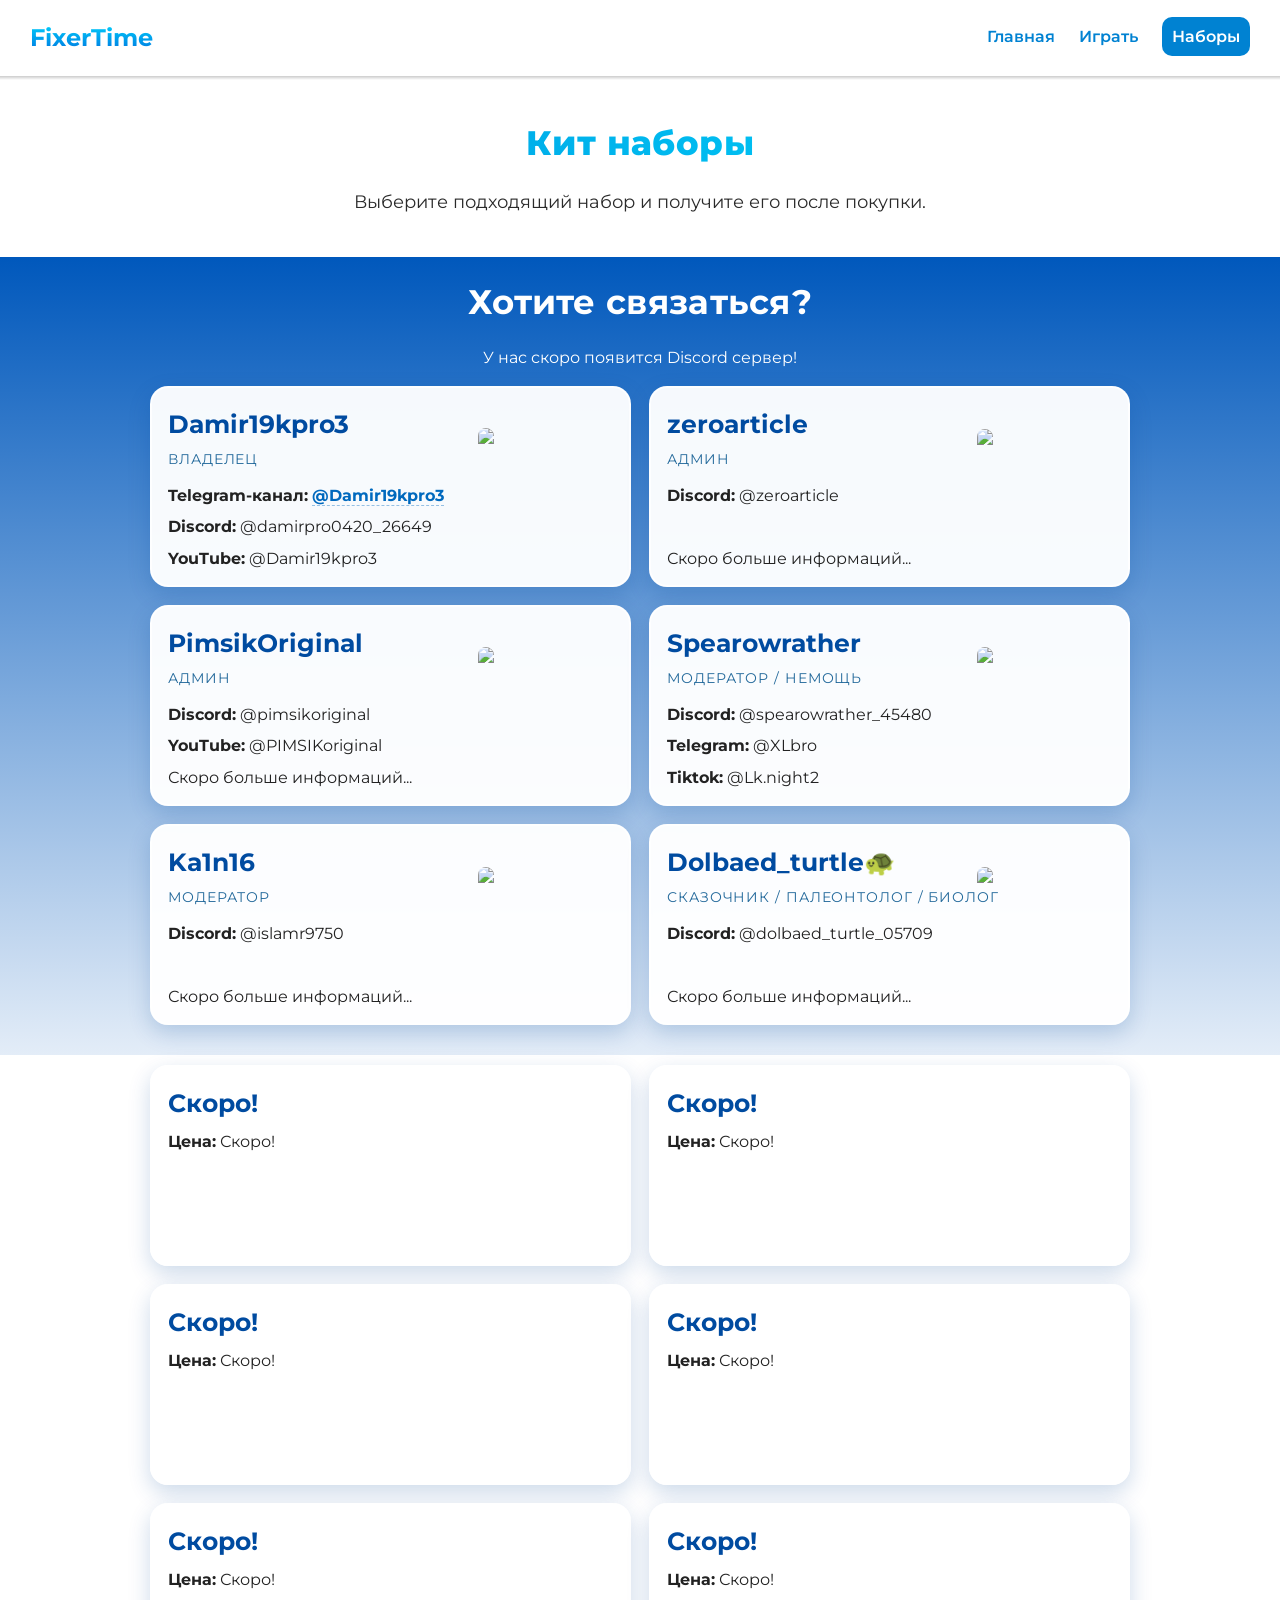
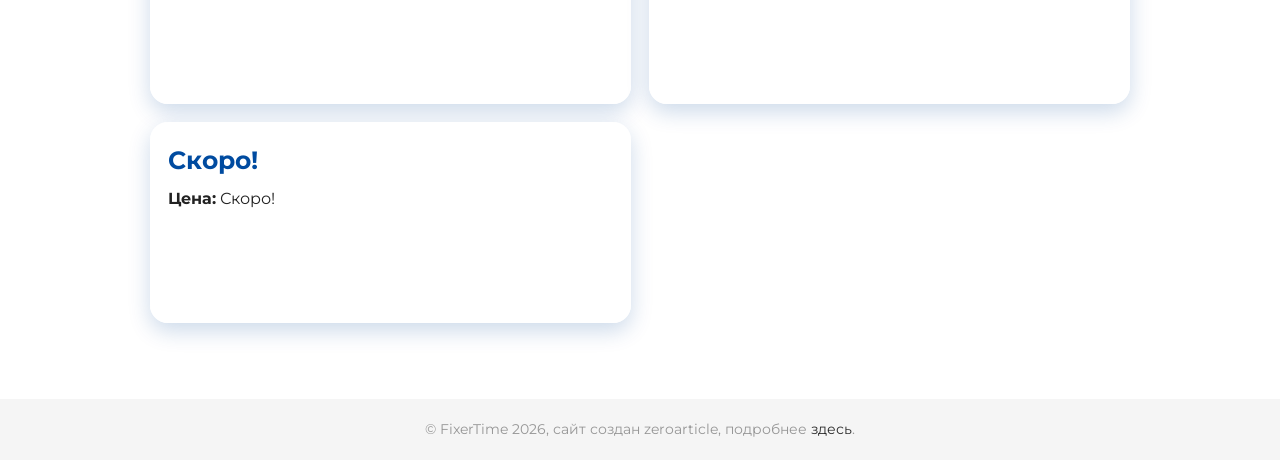
==== kits.html @ 3de500f9 "291020261" ====
﻿<!DOCTYPE html>
<html lang="ru">
<head>
    <meta charset="UTF-8">
    <meta name="viewport" content="width=device-width, initial-scale=1.0">
    <title>FixerTime</title>
    <link rel="stylesheet" href="styles.css">
    <link rel="preconnect" href="https://fonts.googleapis.com">
    <link rel="preconnect" href="https://fonts.gstatic.com" crossorigin>
    <link href="https://fonts.googleapis.com/css2?family=Montserrat:ital,wght@0,100..900;1,100..900&display=swap" rel="stylesheet">
</head>
<body>
    <header>
        <h2 onclick="window.location.assign('index.html.html')" class="headertext">FixerTime</h2>
        <nav class="navbar">
            <a href="index.html">Главная</a>
            <a href="play.html">Играть</a>
            <a class="cur" href="kits.html">Наборы</a>
        </nav>
        <div class="bottomofheader"></div>
    </header>

    <main>
        <section class="info">
            <h1 class="infohead">Кит наборы</h1>
            <p class="infotext">Выберите подходящий набор и получите его после покупки.</p>
        </section>
        <div style="background: linear-gradient(180deg, rgb(0, 88, 188) 0%, rgba(0, 88, 188, 0.8) 10%, rgba(255, 255, 255, 0) 50%);">
        <h1 class="contacth">Хотите связаться?</h1>
        <p class="contacttxt">У нас скоро появится Discord сервер!</p>
        <div class="contactsgrid">
            <article class="contactcard">
                <h3 class="contactname">Damir19kpro3</h3>
                <p class="contactrole">Владелец</p>
                <p class="contactline"><strong>Telegram-канал:</strong> <a href="https://t.me/Damir19kpro3" target="_blank" rel="noopener noreferrer">@Damir19kpro3</a></p>
                <p class="contactline"><strong>Discord:</strong> @damirpro0420_26649</p>
                <p class="contactline"><strong>YouTube:</strong> @Damir19kpro3</p>
                <img class="contactimg" src="https://avatar-cyan.vercel.app/api/pfp/1373322140232712192/image?size=2048&format=webp">
            </article>
            <article class="contactcard">
                <h3 class="contactname">zeroarticle</h3>
                <p class="contactrole">Админ</p>
                <p class="contactline"><strong>Discord:</strong> @zeroarticle</p>
                <br>
                <p class="contactline">Скоро больше информаций...</p>
                <img class="contactimg" src="https://avatar-cyan.vercel.app/api/pfp/1243516379898839053/image?size=2048&format=webp">
            </article>
            <article class="contactcard">
                <h3 class="contactname">PimsikOriginal</h3>
                <p class="contactrole">Админ</p>
                <p class="contactline"><strong>Discord:</strong> @pimsikoriginal</p>
                <p class="contactline"><strong>YouTube:</strong> @PIMSIKoriginal</p>
                <p class="contactline">Скоро больше информаций...</p>
                <img class="contactimg" src="https://avatar-cyan.vercel.app/api/pfp/998598214796193804/image?size=2048&format=webp">
            </article>
            <article class="contactcard">
                <h3 class="contactname">Spearowrather</h3>
                <p class="contactrole">Модератор / немощь</p>
                <p class="contactline"><strong>Discord:</strong> @spearowrather_45480</p>
                <p class="contactline"><strong>Telegram:</strong> @XLbro</p>
                <p class="contactline"><strong>Tiktok:</strong> @Lk.night2</p>
                <img class="contactimg" src="https://avatar-cyan.vercel.app/api/pfp/1345728751388065812/image?size=2048&format=webp">
            </article>
            <article class="contactcard">
                <h3 class="contactname">Ka1n16</h3>
                <p class="contactrole">Модератор</p>
                <p class="contactline"><strong>Discord:</strong> @islamr9750</p>
                <br>
                <p class="contactline">Скоро больше информаций...</p>
                <img class="contactimg" src="https://avatar-cyan.vercel.app/api/pfp/1088332968898076762/image?size=2048&format=webp">
            </article>
            <article class="contactcard">
                <h3 class="contactname">Dolbaed_turtle🐢</h3>
                <p class="contactrole">Сказочник / палеонтолог / биолог</p>
                <p class="contactline"><strong>Discord:</strong> @dolbaed_turtle_05709</p>
                <br>
                <p class="contactline">Скоро больше информаций...</p>
                <img class="contactimg" src="https://avatar-cyan.vercel.app/api/pfp/1493945323750559827/image?size=2048&format=webp">
            </article>
        </div>
        <section class="contacts" style="background: #fff; padding-top: 10px; margin-top: 30px;">
            <div class="contactsgrid">
                <article class="contactcard">
                    <h3 class="contactname">Скоро!</h3>
                    <p class="contactline"><strong>Цена:</strong> Скоро!</p>
                </article>

                <article class="contactcard">
                    <h3 class="contactname">Скоро!</h3>
                    <p class="contactline"><strong>Цена:</strong> Скоро!</p>
                </article>

                <article class="contactcard">
                    <h3 class="contactname">Скоро!</h3>
                    <p class="contactline"><strong>Цена:</strong> Скоро!</p>
                </article>

                <article class="contactcard">
                    <h3 class="contactname">Скоро!</h3>
                    <p class="contactline"><strong>Цена:</strong> Скоро!</p>
                </article>

                <article class="contactcard">
                    <h3 class="contactname">Скоро!</h3>
                    <p class="contactline"><strong>Цена:</strong> Скоро!</p>
                </article>

                <article class="contactcard">
                    <h3 class="contactname">Скоро!</h3>
                    <p class="contactline"><strong>Цена:</strong> Скоро!</p>
                </article>

                <article class="contactcard">
                    <h3 class="contactname">Скоро!</h3>
                    <p class="contactline"><strong>Цена:</strong> Скоро!</p>
                </article>
            </div>
        </section>

        <footer>
            <p class="footertext">© FixerTime 2026, сайт создан zeroarticle, подробнее <a href="licence_1.html">здесь</a>.</p>
        </footer>
    </main>
</body>
</html>
---- styles.css ----
body{
  font-family: "Montserrat", sans-serif;
  font-optical-sizing: auto;
  font-weight: 400;
  font-style: normal;
  line-height: 1.5;
  color: rgb(30, 30, 30);
  text-rendering: optimizeLegibility;
  -webkit-font-smoothing: antialiased;
  margin: 0;
  padding: 0;
}

@media (max-width: 500px) {
  .navbar {
    display: none;
    flex-direction: column;
  }

  .navbar.active {
    display: flex;
  }
}
nav{
    position: absolute;
    right: 30px;
    top: 25px;
}
nav a{
    text-decoration: none;
    color: rgb(0, 130, 210);
    font-weight: 600;
    margin-left: 20px;
    transition: color 0.25s ease, transform 0.25s ease;
    position: relative;
}
nav .cur{
    color: #fff;
    background-color: rgb(0, 130, 210);
    padding: 10px;
    border-radius: 10px;
}
nav a:hover{
    color: rgb(0, 220, 255);
    transform: translateY(-2px);
}
nav a::after{
    content: "";
    position: absolute;
    left: 0;
    bottom: -4px;
    width: 100%;
    height: 2px;
    background: linear-gradient(90deg, rgb(0, 220, 255), rgb(0, 105, 220));
    transform: scaleX(0);
    transform-origin: left;
    transition: transform 0.25s ease;
}
nav a:hover::after{
    transform: scaleX(1);
}
nav .cur:hover{
    color: #fff;
    background-color: rgb(0, 105, 220);
}
header{
    background-color: rgb(255, 255, 255);
    position: fixed;
    width: 100%;
    top: 0;
    z-index: 100;
}
main{
    margin-top: 70px;
}
.headertext{
    background: linear-gradient(rgb(0, 220, 255), rgb(0, 105, 220));
    -webkit-background-clip: text;
    background-clip: text;
    -webkit-text-fill-color: transparent;
    margin-left: 30px;
    cursor: pointer;
    width: fit-content;
    transition: 0.3s;
}
.headertext:hover{
    transform: scale(1.1);
    transition: 0.3s;
}
.bottomofheader{
    height: 4px;
    width: 100%;
    background: linear-gradient(0deg, rgba(0, 0, 0, 0), rgba(0, 0, 0, 0.2));
    position: absolute;
}
.borderimgeffect{
    width: 100%;
    height: 5px;
    background: linear-gradient(
        90deg,
        rgb(0,220,255),
        rgb(0,105,220),
        rgb(0,220,255)
    );
    transform: translateY(-7px);
    background-size: 200% 100%;
    animation: bord 3s linear infinite;
}

@keyframes bord {
    0% {
        background-position: 0% 0%;
    }
    50% {
        background-position: 100% 0%;
    }
    100% {
        background-position: 200% 0%;
    }
}

.starterimg{
    width: 100%;
    object-fit: cover;
    height: 500px;
    filter: brightness(60%);
}
.starterhead{
    position: relative;
    bottom: 150px;
    text-align: center;
    color: #fff;
    font-size: 36px;
    font-weight: 800;
    text-shadow: 0 0 4px #000;
}
.info{
    padding: 20px;
    text-align: center;
}
.infotext{
    margin-left: auto;
    margin-right: auto;
    width: 70%;
    font-size: 18px;
    line-height: 1.75;
    color: rgb(42, 42, 42);
}
.play{
    text-align: center;
}
.playhead{
    color: #000000;
    font-weight: 600;
    font-size: 34px;
    letter-spacing: 0.4px;
    text-shadow: 0 2px 10px rgba(0, 0, 0, 0.12);
    position: absolute;
    top: 570px;
    text-align: center;
    width: 100%;
}
.infohead{
    font-size: 34px;
    font-weight: 800;
    letter-spacing: 0.4px;
    background: linear-gradient(90deg, rgb(0, 145, 220), rgb(0, 220, 255));
    -webkit-background-clip: text;
    background-clip: text;
    -webkit-text-fill-color: transparent;
    margin-bottom: 10px;
}
.playbutton{
    display: inline-flex;
    align-items: center;
    justify-content: center;
    box-sizing: border-box;
    appearance: none;
    -webkit-appearance: none;
    font-size: 24px;
    font-weight: 600;
    letter-spacing: 0.6px;
    color: rgb(0, 130, 210);
    border: 4px solid transparent;
    padding: 5px 15px;
    line-height: 1;
    background:
        linear-gradient(rgb(255, 255, 255), rgb(255, 255, 255)) padding-box,
        linear-gradient(90deg, rgb(0, 220, 255, 0.6), rgb(0, 85, 200)) border-box;
    border-radius: 20px;
    box-shadow: 0 0 0 1px rgba(0, 0, 0, 0.08), 0 0 16px rgba(0, 190, 255, 0.45);
    cursor: pointer;
    font-family: "Montserrat", sans-serif;
    text-shadow: 0 1px 0 rgba(255, 255, 255, 0.7);
    transition: 0.2s;
}
.playbutton:hover{
    background:
        linear-gradient(90deg, rgb(0, 180, 235), rgb(0, 80, 205)) padding-box,
        linear-gradient(90deg, rgb(120, 235, 255), rgb(0, 220, 255)) border-box;
    color: #fff;
    text-shadow: 0 1px 2px rgba(0, 0, 0, 0.28);
    border: 4px solid transparent;
    box-shadow: 0 0 0 1px rgba(0, 0, 0, 0.12), 0 0 16px rgba(0, 190, 255, 0.65);
    transition: 0.3s;
}
.carousel{
    overflow: hidden;
    width: 100%;
    margin-top: 20px;
}
.carouselinter{
    display: flex;
    width: 300%;
    animation: scroll 8s linear infinite;
    gap: 0.45%;
}
.carouselinter img{
    width: 10.666666666%;
    object-fit: cover;
    border-radius: 10px;
}
@keyframes scroll {
    100% {
        transform: translateX(calc(-100% / 2.25));
    }
}
.carouseloverlay{
    position: absolute;
    width: 100%;
    height: 220px;
    transform: translateY(-70%);
    height: 60%;
    background: linear-gradient(to right, rgb(255, 255, 255), rgba(255, 255, 255, 0) 5%, rgba(255, 255, 255, 0) 95%, rgba(255, 255, 255, 1));
    pointer-events: none;
}
.kithead{
    left: 50%;
    transform: translateX(-50%);
    font-size: 28px;
    font-weight: 700;
    margin-top: 40px;
    position: absolute;
    background: linear-gradient(to right, rgb(0, 145, 220), rgb(0, 220, 255));
    -webkit-background-clip: text;
    background-clip: text;
    -webkit-text-fill-color: transparent;
}
.kitimg{
    position: absolute;
    width: 300px;
    left: 50%;
    transform: translateX(-50%);
    z-index: -1;
    opacity: 0.8;
}
.kitin{
    display: flex;
    gap: 20px;
    padding-top: 150px;
    padding-left: 50px;
    padding-right: 50px;
}
footer{
    margin-top: 30px;
    background-color: rgb(245, 245, 245);
    transform: translateY(10px);
}   
.footertext{
    text-align: center;
    padding: 20px;
    color: rgb(150, 150, 150);
    font-size: 14px;
}
.footertext a{
    color: rgb(43, 43, 43);
    text-decoration: none;
}
.footertext a:hover{
    text-decoration: underline;
}
.playip{
    font-weight: 600;
    font-size: 20px;
    color: rgb(0, 0, 0); 
    border: 3px solid transparent;
    margin-top: -10px;
    margin-bottom: 10px;
    background: linear-gradient(rgb(0, 220, 255), rgb(0, 220, 255)) padding-box;
    width: max(50%, 300px);
    margin-left: auto;
    margin-right: auto;
    border-radius: 50px;
    padding: 10px;
    height: 50%;
    position: relative;
    overflow: hidden;
    z-index: 0;
    box-shadow: 0 0 0 1px rgba(0, 95, 190, 0.45), 0 0 16px rgba(0, 190, 255, 0.55);
    animation: ip-glow-pulse 2.4s ease-in-out infinite;
}
.playip::before{
    content: "";
    position: absolute;
    inset: -120%;
    background: conic-gradient(
        from 0deg,
        rgb(0, 90, 205),
        rgb(100, 235, 255),
        rgb(0, 175, 235),
        rgb(0, 90, 205)
    );
    animation: ip-ring-spin 2.2s linear infinite;
    z-index: -2;
}
.playip::after{
    content: "";
    position: absolute;
    inset: 3px;
    border-radius: inherit;
    background: rgb(0, 220, 255);
    z-index: -1;
}
@keyframes ip-ring-spin{
    to{
        transform: rotate(360deg);
    }
}
@keyframes ip-glow-pulse{
    0%, 100%{
        box-shadow: 0 0 0 1px rgba(0, 95, 190, 0.45), 0 0 16px rgba(0, 190, 255, 0.55);
    }
    50%{
        box-shadow: 0 0 0 1px rgba(0, 145, 220, 0.65), 0 0 28px rgba(90, 225, 255, 0.85);
    }
}
.play button:not(.playbutton) img{
    width: 20px;
    height: 20px;
}
.play button:not(.playbutton){
    background-color: transparent;
    border: none;
    cursor: pointer;
    vertical-align: middle;
}
.copyic{
    display: inline;
}
.copied{
    display: none;
}
.contacts{
    background: linear-gradient(145deg, rgb(0, 145, 220), rgb(0, 220, 255));
    padding: 30px 20px 36px;
}
.contacth{
    text-align: center;
    color: #fff;
    margin: 0 0 18px;
    font-size: 34px;
    letter-spacing: 0.3px;
    padding-top: 20px;
}
.contactsgrid{
    width: min(980px, 96%);
    margin: 0 auto;
    display: grid;
    grid-template-columns: repeat(2, minmax(220px, 1fr));
    gap: 18px;
}
.contactcard{
    background: rgba(255, 255, 255, 0.96);
    border: 2px solid rgba(255, 255, 255, 0.8);
    border-radius: 18px;
    padding: 18px 16px;
    box-shadow: 0 8px 22px rgba(0, 70, 150, 0.2);
    transition: transform 0.28s ease, box-shadow 0.28s ease, border-color 0.28s ease;
    position: relative;
    overflow: hidden;
    height: 161px;
}
.contactcard::before{
    content: "";
    position: absolute;
    inset: 0;
    background: linear-gradient(115deg, rgba(255, 255, 255, 0) 32%, rgba(255, 255, 255, 0.6) 50%, rgba(255, 255, 255, 0) 68%);
    transform: translateX(-130%);
    transition: transform 0.55s ease;
    pointer-events: none;
}
.contactcard:hover{
    transform: translateY(-6px) scale(1.01);
    box-shadow: 0 14px 28px rgba(0, 70, 150, 0.28);
    border-color: rgba(90, 225, 255, 0.95);
}
.contacttxt{
    text-align: center; color: white;
}
.contactcard:hover::before{
    transform: translateX(130%);
}
.contactname{
    margin: 0;
    font-size: 25px;
    color: rgb(0, 75, 160);
}
.contactbanned{
    color: rgb(255, 17, 0);
}
.contactbgban{
  background: rgb(255 206 206 / 96%);
}
.contactrole{
    margin: 6px 0 14px;
    font-size: 14px;
    text-transform: uppercase;
    letter-spacing: 0.9px;
    color: rgb(35, 105, 155);
}
.contactline{
    margin: 8px 0;
    color: rgb(34, 34, 34);
    font-size: 16px;
    line-height: 1.45;
}
.contactline a{
    color: rgb(0, 105, 190);
    font-weight: 700;
    text-decoration: none;
    border-bottom: 1px dashed rgba(0, 105, 190, 0.4);
}
.contactline a:hover{
    color: rgb(0, 75, 160);
    border-bottom-color: rgba(0, 75, 160, 0.8);
}
.contactimg{
    height: 120px;
    border-radius: 20px;
    position: absolute;
    transform: translate(310px, -150px);
}
@media (max-width: 760px){
    .contactsgrid{
        grid-template-columns: 1fr;
    }
}
.kitimgarea{
    width: min(80%,700px);
    display: block;
    margin-left: auto;
    margin-right: auto;
    margin-bottom: 30px;
}
#status-dot {
  width: 12px;
  height: 12px;
  border-radius: 50%;
  background: gray;
  transition: 0.3s;
}

@keyframes pulse-green {
    0% { box-shadow: 0 0 5px cyan; }
    50% { box-shadow: 0 0 15px cyan; }
    100% { box-shadow: 0 0 5px cyan; }
}

@keyframes pulse-red {
  0% { box-shadow: 0 0 5px red; }
  50% { box-shadow: 0 0 15px red; }
  100% { box-shadow: 0 0 5px red; }
}
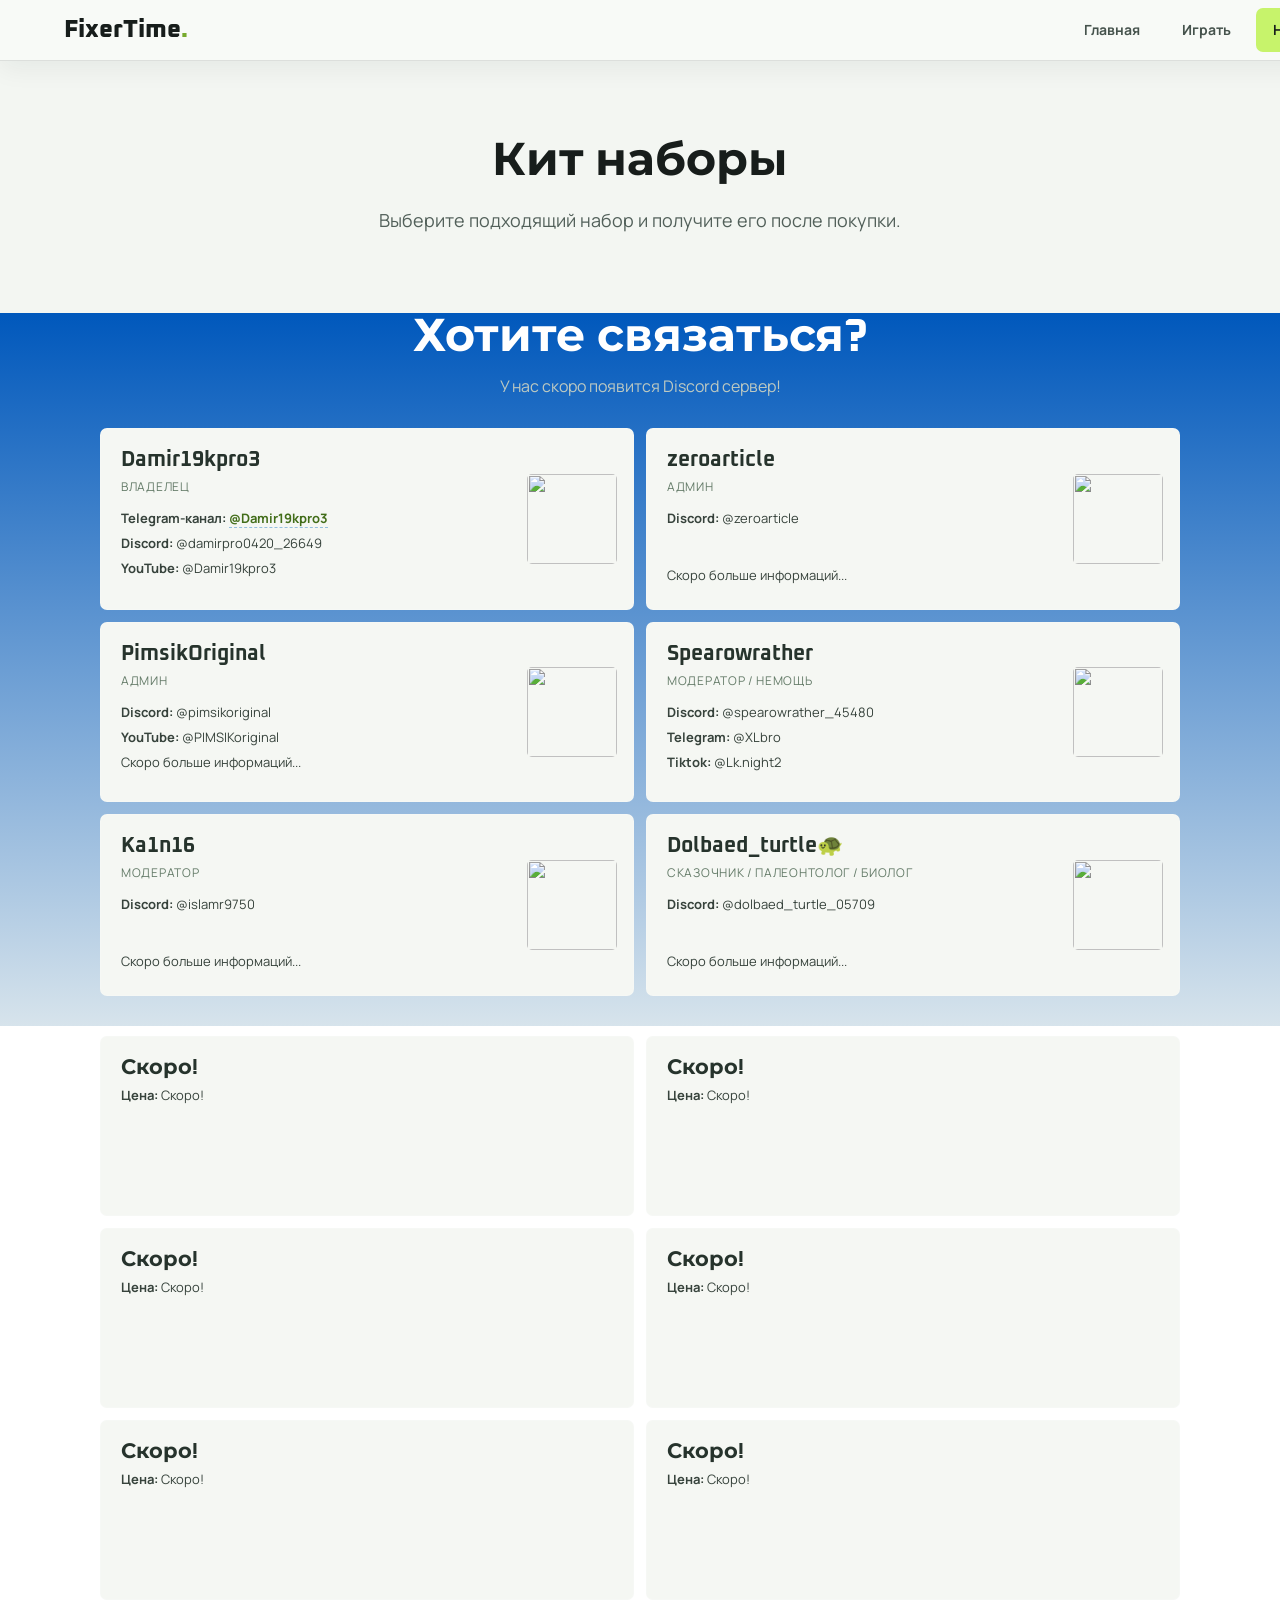
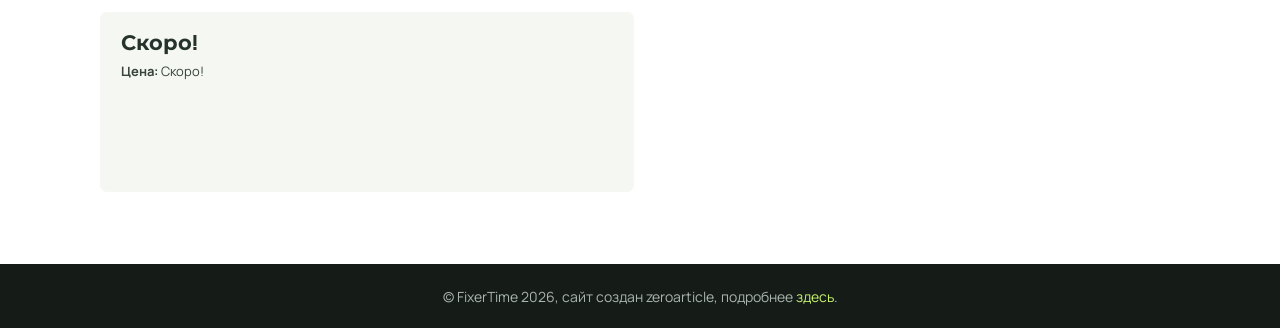
==== commit db6eb460: "291020263mj" ====
--- a/kits.html
+++ b/kits.html
@@ -11,7 +11,7 @@
 </head>
 <body>
     <header>
-        <h2 onclick="window.location.assign('index.html.html')" class="headertext">FixerTime</h2>
+        <h2 onclick="window.location.assign('index.html')" class="headertext">FixerTime</h2>
         <nav class="navbar">
             <a href="index.html">Главная</a>
             <a href="play.html">Играть</a>
--- a/styles.css
+++ b/styles.css
@@ -1,3 +1,5 @@
+
+@import url('https://fonts.googleapis.com/css2?family=Manrope:wght@400;500;600;700;800&family=Oxanium:wght@500;600;700;800&display=swap');
 
 body{
   font-family: "Montserrat", sans-serif;
@@ -472,3 +474,534 @@
   50% { box-shadow: 0 0 15px red; }
   100% { box-shadow: 0 0 5px red; }
 }
+
+:root{
+    color-scheme: light;
+    --ink: #171d1b;
+    --muted: #64716c;
+    --paper: #f3f6f2;
+    --surface: #ffffff;
+    --acid: #c7f36b;
+    --cyan: #62d8d0;
+    --line: rgba(23, 29, 27, 0.12);
+    --display: "Oxanium", "Montserrat", sans-serif;
+}
+
+html{
+    scroll-behavior: smooth;
+    scroll-padding-top: 100px;
+}
+
+body{
+    background: var(--paper);
+    color: var(--ink);
+    font-family: "Manrope", "Montserrat", sans-serif;
+    line-height: 1.65;
+}
+
+header{
+    position: sticky;
+    display: flex;
+    align-items: center;
+    justify-content: space-between;
+    gap: 24px;
+    padding: 8px clamp(20px, 5vw, 72px);
+    background: rgba(248, 250, 247, 0.94);
+    border-bottom: 1px solid var(--line);
+    box-shadow: 0 8px 26px rgba(23, 29, 27, 0.06);
+    backdrop-filter: blur(16px);
+}
+
+.headertext{
+    margin: 0;
+    color: var(--ink);
+    background: none;
+    -webkit-text-fill-color: currentColor;
+    font: 800 24px/1 var(--display);
+    letter-spacing: 0;
+}
+
+.headertext::after{
+    content: ".";
+    color: #77aa2d;
+}
+
+.headertext:hover{
+    transform: translateY(-1px);
+}
+
+nav{
+    position: static;
+    display: flex;
+    align-items: center;
+    gap: 8px;
+}
+
+nav a,
+nav .cur{
+    min-height: 44px;
+    display: inline-flex;
+    align-items: center;
+    justify-content: center;
+    box-sizing: border-box;
+    margin: 0;
+    padding: 0 16px;
+    border: 1px solid transparent;
+    border-radius: 7px;
+    color: #46534d;
+    background: transparent;
+    font-size: 14px;
+    font-weight: 700;
+    text-decoration: none;
+    transition: color 180ms ease, background 180ms ease, transform 180ms ease;
+}
+
+nav a:hover{
+    color: var(--ink);
+    background: rgba(199, 243, 107, 0.35);
+    transform: translateY(-1px);
+}
+
+nav a::after{
+    display: none;
+}
+
+nav .cur,
+nav .cur:hover{
+    color: var(--ink);
+    background: var(--acid);
+}
+
+.bottomofheader{
+    display: none;
+}
+
+main{
+    margin-top: 0;
+}
+
+.starter{
+    position: relative;
+    display: grid;
+    min-height: clamp(380px, 66svh, 660px);
+    place-items: center;
+    overflow: hidden;
+    isolation: isolate;
+    background: #18211d;
+}
+
+.starter::after{
+    content: "";
+    position: absolute;
+    z-index: -1;
+    inset: 0;
+    background: linear-gradient(90deg, rgba(12, 19, 16, 0.68), rgba(12, 19, 16, 0.12) 76%), linear-gradient(0deg, rgba(12, 19, 16, 0.58), transparent 56%);
+}
+
+.starterimg{
+    position: absolute;
+    z-index: -2;
+    inset: 0;
+    width: 100%;
+    height: 100%;
+    filter: brightness(0.82) saturate(0.82);
+    animation: hero-arrive 900ms ease-out both;
+}
+
+.starterhead{
+    position: absolute;
+    left: clamp(24px, 10vw, 150px);
+    bottom: clamp(48px, 9vw, 118px);
+    width: min(850px, 82%);
+    margin: 0;
+    color: #fff;
+    font: 800 clamp(38px, 6vw, 76px)/1.04 var(--display);
+    text-align: left;
+    text-shadow: 0 5px 30px rgba(0, 0, 0, 0.38);
+}
+
+.borderimgeffect{
+    position: absolute;
+    z-index: 1;
+    bottom: 0;
+    height: 5px;
+    transform: none;
+    background: linear-gradient(90deg, var(--acid), var(--cyan), var(--acid));
+    background-size: 200% 100%;
+}
+
+.play,
+.info,
+.kit{
+    padding: clamp(36px, 6vw, 76px) 20px;
+}
+
+.play{
+    position: relative;
+    display: grid;
+    justify-items: center;
+    gap: 18px;
+    background: var(--acid);
+    text-align: center;
+}
+
+.playhead{
+    position: static;
+    width: auto;
+    margin: 0;
+    color: var(--ink);
+    font: 700 clamp(24px, 4vw, 38px)/1.2 var(--display);
+    letter-spacing: 0;
+    text-shadow: none;
+}
+
+.play h1:not(.playhead){
+    margin: 0;
+    font: 700 clamp(24px, 4vw, 38px)/1.2 var(--display);
+}
+
+.playbutton{
+    min-height: 52px;
+    border: 1px solid var(--ink);
+    border-radius: 7px;
+    padding: 0 28px;
+    color: #fff;
+    background: var(--ink);
+    box-shadow: 4px 4px 0 rgba(23, 29, 27, 0.2);
+    font: 700 16px "Manrope", sans-serif;
+    letter-spacing: 0;
+    text-shadow: none;
+}
+
+.playbutton:hover{
+    border-color: var(--ink);
+    color: var(--ink);
+    background: var(--cyan);
+    box-shadow: 2px 2px 0 rgba(23, 29, 27, 0.2);
+    transform: translate(2px, 2px);
+}
+
+.info{
+    text-align: center;
+}
+
+.infohead,
+.kithead{
+    margin: 0 0 16px;
+    color: var(--ink);
+    background: none;
+    -webkit-text-fill-color: currentColor;
+    font: 700 clamp(30px, 4.5vw, 46px)/1.1 var(--display);
+    letter-spacing: 0;
+}
+
+.infotext{
+    width: min(760px, 100%);
+    margin: 0 auto;
+    color: #52605a;
+    font-size: clamp(16px, 1.7vw, 18px);
+    line-height: 1.85;
+}
+
+.carousel{
+    position: relative;
+    margin: 0;
+    padding: 12px 0;
+    background: #1b2420;
+}
+
+.carouselinter{
+    width: 300%;
+    gap: 12px;
+}
+
+.carouselinter img{
+    width: calc(10.666666667% - 8px);
+    aspect-ratio: 16 / 9;
+    border-radius: 5px;
+}
+
+.carouseloverlay{
+    inset: 0;
+    width: 100%;
+    height: 100%;
+    transform: none;
+    background: linear-gradient(90deg, #1b2420, transparent 9%, transparent 91%, #1b2420);
+}
+
+.kit{
+    position: relative;
+    padding-top: 76px;
+    background-color: #e7ece5;
+    background-image: linear-gradient(rgba(23, 29, 27, 0.035) 1px, transparent 1px), linear-gradient(90deg, rgba(23, 29, 27, 0.035) 1px, transparent 1px);
+    background-size: 28px 28px;
+}
+
+.kithead{
+    position: static;
+    left: auto;
+    transform: none;
+    margin: 0 auto;
+    text-align: center;
+}
+
+.kitin{
+    max-width: 880px;
+    display: block;
+    margin: 28px auto 0;
+    padding: 26px clamp(20px, 5vw, 48px);
+    border: 1px solid var(--line);
+    border-left: 5px solid #8dbb3c;
+    border-radius: 7px;
+    background: rgba(255, 255, 255, 0.86);
+    box-shadow: 0 14px 40px rgba(23, 29, 27, 0.07);
+    color: #52605a;
+}
+
+.kitin a{
+    color: #3d6c13;
+    font-weight: 800;
+    text-underline-offset: 3px;
+}
+
+.contacts{
+    padding: clamp(38px, 6vw, 72px) 20px;
+    background: #202a25;
+}
+
+.contacth{
+    margin: 0 0 10px;
+    padding: 0;
+    color: #fff;
+    font: 700 clamp(30px, 4.5vw, 46px)/1.1 var(--display);
+    letter-spacing: 0;
+}
+
+.contacttxt{
+    margin: 0 0 28px;
+    color: #bdc9c1;
+}
+
+.contactsgrid{
+    width: min(1080px, 100%);
+    grid-template-columns: repeat(2, minmax(0, 1fr));
+    gap: 12px;
+}
+
+.contactcard{
+    box-sizing: border-box;
+    min-height: 180px;
+    height: auto;
+    padding: 18px 126px 18px 20px;
+    border: 1px solid rgba(255, 255, 255, 0.12);
+    border-radius: 7px;
+    background: #f5f7f3;
+    box-shadow: none;
+}
+
+.contactcard:hover{
+    transform: translateY(-3px);
+    border-color: var(--acid);
+    box-shadow: 0 12px 24px rgba(0, 0, 0, 0.16);
+}
+
+.contactcard::before{
+    display: none;
+}
+
+.contactname{
+    color: #26332c;
+    font: 700 21px/1.2 var(--display);
+    overflow-wrap: anywhere;
+}
+
+.contactrole{
+    margin: 5px 0 12px;
+    color: #647b68;
+    font-size: 12px;
+    letter-spacing: 0.7px;
+}
+
+.contactline{
+    margin: 6px 0;
+    color: #37433c;
+    font-size: 13px;
+    overflow-wrap: anywhere;
+}
+
+.contactline a{
+    color: #426d19;
+}
+
+.contactimg{
+    top: 50%;
+    right: 16px;
+    width: 90px;
+    height: 90px;
+    border-radius: 5px;
+    object-fit: cover;
+    transform: translateY(-50%);
+}
+
+.playip{
+    box-sizing: border-box;
+    width: min(560px, 100%);
+    min-height: 72px;
+    height: auto;
+    display: flex;
+    align-items: center;
+    justify-content: center;
+    gap: 8px;
+    margin: 0;
+    padding: 14px 18px;
+    border-radius: 7px;
+    color: #fff;
+    background: var(--ink);
+    box-shadow: none;
+    font-size: clamp(14px, 2.5vw, 20px);
+    overflow-wrap: anywhere;
+    animation: none;
+}
+
+.playip::before,
+.playip::after{
+    display: none;
+}
+
+.play > p:not(.playip){
+    max-width: 760px;
+    margin: 0 auto;
+}
+
+.play button:not(.playbutton){
+    flex: 0 0 44px;
+    width: 44px;
+    height: 44px;
+    border-radius: 5px;
+    background: var(--acid);
+}
+
+.play button:not(.playbutton) img{
+    width: 20px;
+    height: 20px;
+}
+
+footer{
+    margin: 0;
+    transform: none;
+    border-top: 1px solid var(--line);
+    background: #151c18;
+}
+
+.footertext{
+    margin: 0;
+    color: #aab5ad;
+}
+
+.footertext a{
+    color: var(--acid);
+}
+
+.kitimgarea{
+    width: min(100%, 700px);
+}
+
+@keyframes hero-arrive{
+    from{ transform: scale(1.035); opacity: 0.72; }
+    to{ transform: scale(1); opacity: 1; }
+}
+
+@media (max-width: 700px){
+    header{
+        flex-direction: column;
+        gap: 6px;
+        padding: 12px 14px 10px;
+    }
+
+    .headertext{
+        margin: 0;
+        font-size: 22px;
+    }
+
+    nav{
+        width: 100%;
+        justify-content: center;
+        gap: 4px;
+    }
+
+    .navbar{
+        display: flex;
+        flex-direction: row;
+    }
+
+    nav a,
+    nav .cur{
+        min-height: 42px;
+        padding: 0 clamp(10px, 4vw, 18px);
+        font-size: 13px;
+    }
+
+    .starter{
+        min-height: clamp(340px, 58svh, 500px);
+    }
+
+    .starterimg{
+        object-position: center;
+    }
+
+    .starterhead{
+        left: 22px;
+        bottom: 52px;
+        width: calc(100% - 44px);
+        font-size: clamp(36px, 10vw, 58px);
+    }
+
+    .carouselinter img{
+        width: calc(21.333333333% - 8px);
+    }
+
+    .contactsgrid{
+        grid-template-columns: 1fr;
+        gap: 10px;
+    }
+
+    .contactcard{
+        min-height: 164px;
+        padding: 16px 104px 16px 16px;
+    }
+
+    .contactimg{
+        right: 12px;
+        width: 76px;
+        height: 76px;
+    }
+}
+
+@media (max-width: 380px){
+    nav a,
+    nav .cur{
+        padding: 0 9px;
+        font-size: 12px;
+    }
+
+    .contactcard{
+        padding-right: 88px;
+    }
+
+    .contactimg{
+        right: 9px;
+        width: 66px;
+        height: 66px;
+    }
+}
+
+@media (prefers-reduced-motion: reduce){
+    *,
+    *::before,
+    *::after{
+        scroll-behavior: auto !important;
+        animation-duration: 0.01ms !important;
+        animation-iteration-count: 1 !important;
+        transition-duration: 0.01ms !important;
+    }
+}
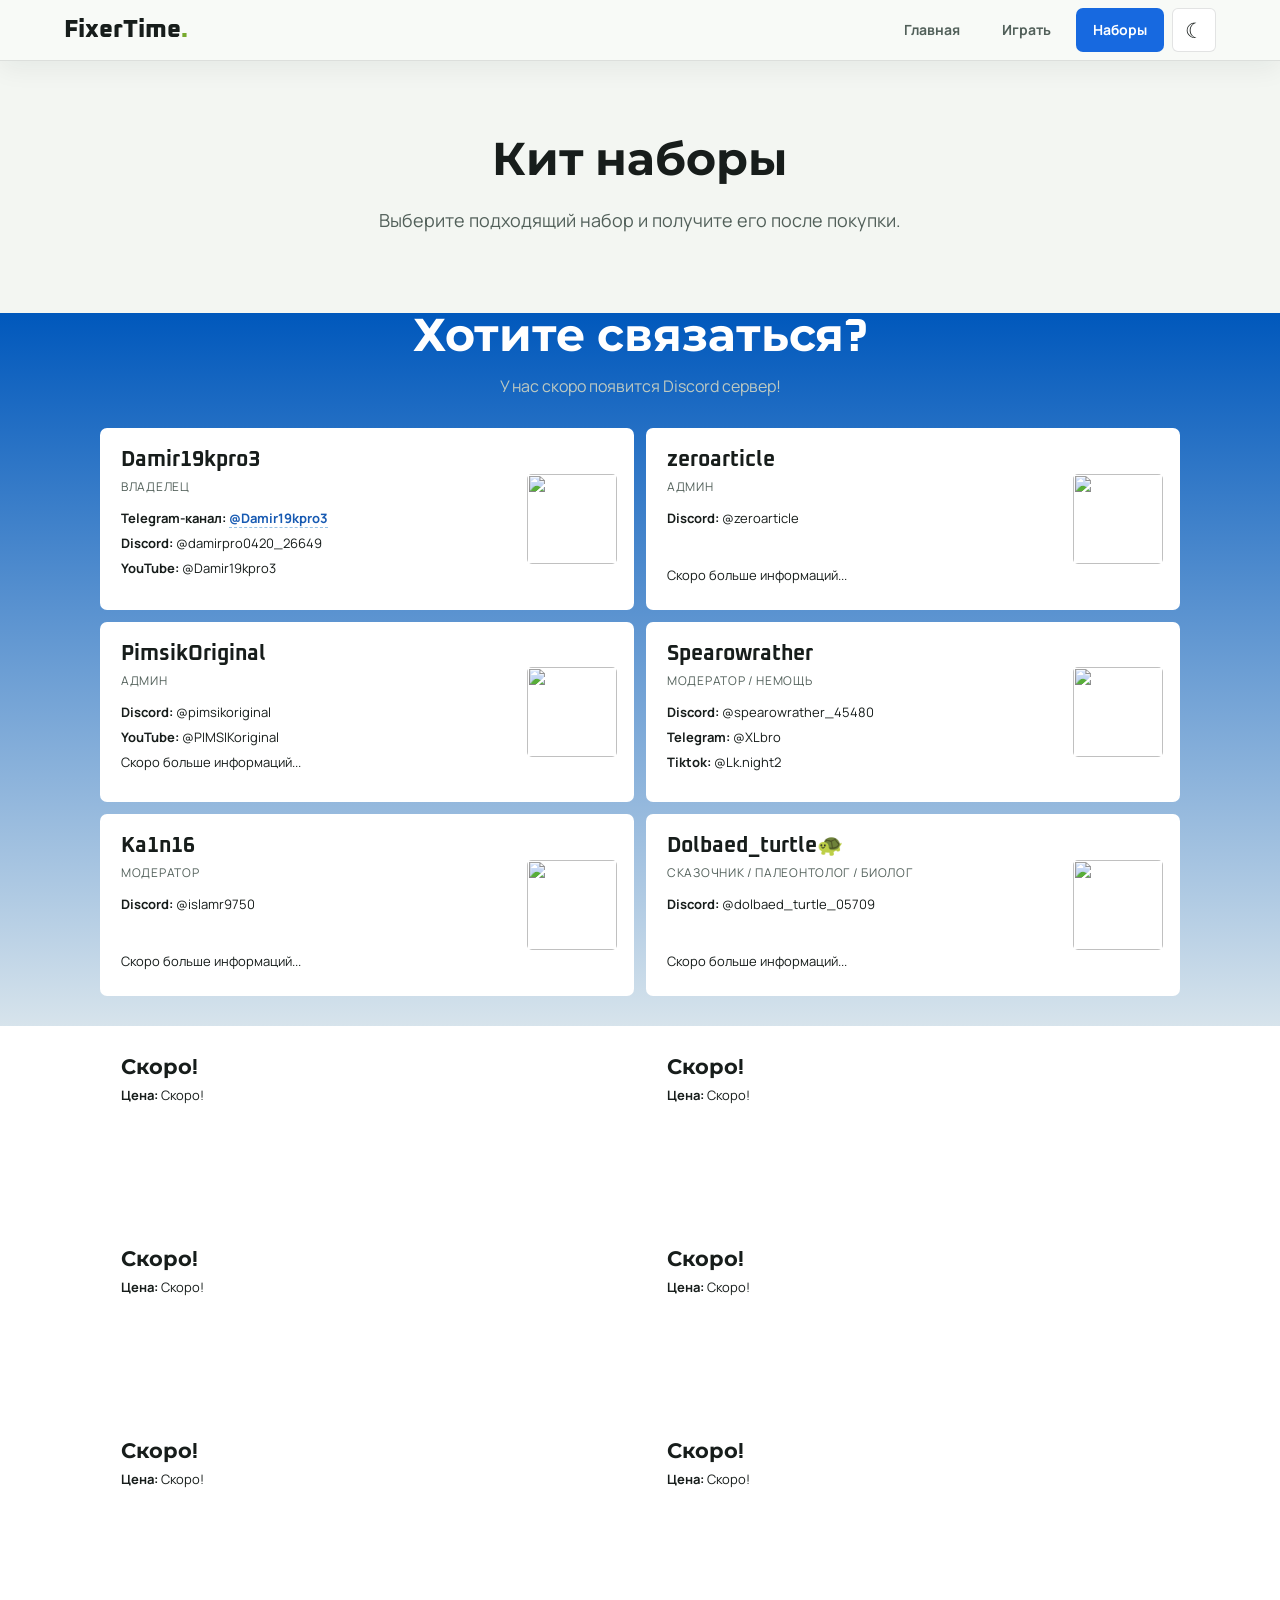
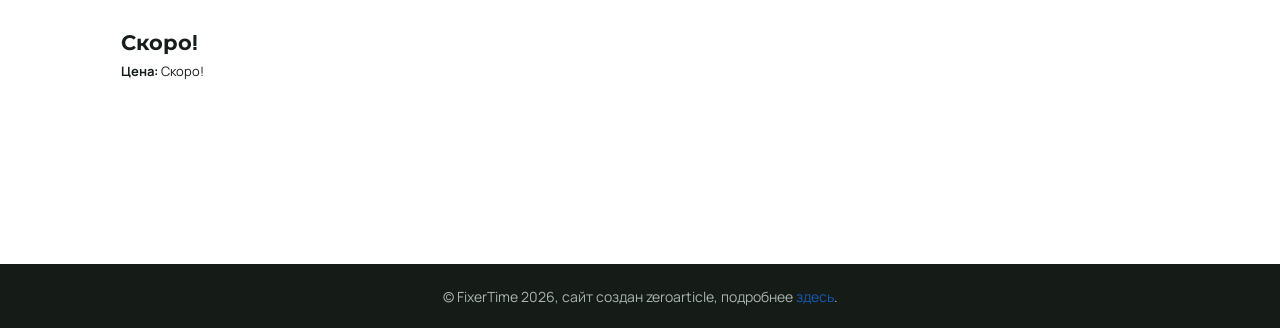
==== commit d2bda73b: "291020264mn" ====
--- a/kits.html
+++ b/kits.html
@@ -16,6 +16,7 @@
             <a href="index.html">Главная</a>
             <a href="play.html">Играть</a>
             <a class="cur" href="kits.html">Наборы</a>
+            <button class="theme-toggle" type="button" data-theme-toggle aria-label="Переключить тему" title="Переключить тему" aria-pressed="false"><span class="theme-toggle-icon" aria-hidden="true">☾</span></button>
         </nav>
         <div class="bottomofheader"></div>
     </header>
--- a/styles.css
+++ b/styles.css
@@ -478,13 +478,32 @@
 :root{
     color-scheme: light;
     --ink: #171d1b;
-    --muted: #64716c;
+    --muted: #52605a;
     --paper: #f3f6f2;
     --surface: #ffffff;
-    --acid: #c7f36b;
+    --header-bg: rgba(248, 250, 247, 0.94);
+    --accent: #1769e0;
+    --accent-contrast: #ffffff;
+    --accent-link: #175ab2;
+    --accent-soft: #e4efff;
     --cyan: #62d8d0;
     --line: rgba(23, 29, 27, 0.12);
     --display: "Oxanium", "Montserrat", sans-serif;
+}
+
+html[data-theme="dark"]{
+    color-scheme: dark;
+    --ink: #e7eee9;
+    --muted: #aab8af;
+    --paper: #111714;
+    --surface: #1b2420;
+    --header-bg: rgba(20, 27, 23, 0.94);
+    --accent: #245b9d;
+    --accent-contrast: #ffffff;
+    --accent-link: #8bc0ff;
+    --accent-soft: #1d344b;
+    --cyan: #70d7f0;
+    --line: rgba(255, 255, 255, 0.14);
 }
 
 html{
@@ -499,14 +518,36 @@
     line-height: 1.65;
 }
 
+html[data-theme="dark"] body{
+    background: var(--paper);
+    color: var(--ink);
+}
+
+html[data-theme="dark"] body h1,
+html[data-theme="dark"] body h2,
+html[data-theme="dark"] body a{
+    color: var(--accent-link);
+}
+
+html[data-theme="dark"] body h1,
+html[data-theme="dark"] body h2{
+    color: var(--ink);
+}
+
+html[data-theme="dark"] .contacts[style]{
+    background-color: var(--paper) !important;
+}
+
 header{
     position: sticky;
+    box-sizing: border-box;
+    width: 100%;
     display: flex;
     align-items: center;
     justify-content: space-between;
     gap: 24px;
     padding: 8px clamp(20px, 5vw, 72px);
-    background: rgba(248, 250, 247, 0.94);
+    background: var(--header-bg);
     border-bottom: 1px solid var(--line);
     box-shadow: 0 8px 26px rgba(23, 29, 27, 0.06);
     backdrop-filter: blur(16px);
@@ -548,7 +589,7 @@
     padding: 0 16px;
     border: 1px solid transparent;
     border-radius: 7px;
-    color: #46534d;
+    color: var(--muted);
     background: transparent;
     font-size: 14px;
     font-weight: 700;
@@ -558,7 +599,7 @@
 
 nav a:hover{
     color: var(--ink);
-    background: rgba(199, 243, 107, 0.35);
+    background: var(--accent-soft);
     transform: translateY(-1px);
 }
 
@@ -568,12 +609,51 @@
 
 nav .cur,
 nav .cur:hover{
-    color: var(--ink);
-    background: var(--acid);
+    color: var(--accent-contrast);
+    background: var(--accent);
 }
 
 .bottomofheader{
     display: none;
+}
+
+.theme-toggle{
+    width: 44px;
+    height: 44px;
+    flex: 0 0 44px;
+    display: inline-grid;
+    place-items: center;
+    padding: 0;
+    border: 1px solid var(--line);
+    border-radius: 6px;
+    color: var(--ink);
+    background: var(--surface);
+    cursor: pointer;
+    transition: color 180ms ease, background 180ms ease, border-color 180ms ease, transform 180ms ease;
+}
+
+.theme-toggle:hover{
+    color: var(--accent-contrast);
+    background: var(--accent);
+    border-color: var(--accent);
+    transform: translateY(-1px);
+}
+
+.theme-toggle:focus-visible{
+    outline: 3px solid var(--cyan);
+    outline-offset: 3px;
+}
+
+.theme-toggle-icon{
+    font-size: 21px;
+    line-height: 1;
+}
+
+.license-theme-toggle{
+    position: fixed;
+    z-index: 200;
+    top: 20px;
+    right: 20px;
 }
 
 main{
@@ -626,7 +706,7 @@
     bottom: 0;
     height: 5px;
     transform: none;
-    background: linear-gradient(90deg, var(--acid), var(--cyan), var(--acid));
+    background: linear-gradient(90deg, var(--accent), var(--cyan), var(--accent));
     background-size: 200% 100%;
 }
 
@@ -641,7 +721,8 @@
     display: grid;
     justify-items: center;
     gap: 18px;
-    background: var(--acid);
+    background: var(--accent);
+    color: var(--accent-contrast);
     text-align: center;
 }
 
@@ -665,7 +746,7 @@
     border: 1px solid var(--ink);
     border-radius: 7px;
     padding: 0 28px;
-    color: #fff;
+    color: var(--paper);
     background: var(--ink);
     box-shadow: 4px 4px 0 rgba(23, 29, 27, 0.2);
     font: 700 16px "Manrope", sans-serif;
@@ -698,7 +779,7 @@
 .infotext{
     width: min(760px, 100%);
     margin: 0 auto;
-    color: #52605a;
+    color: var(--muted);
     font-size: clamp(16px, 1.7vw, 18px);
     line-height: 1.85;
 }
@@ -732,7 +813,7 @@
 .kit{
     position: relative;
     padding-top: 76px;
-    background-color: #e7ece5;
+    background-color: var(--surface);
     background-image: linear-gradient(rgba(23, 29, 27, 0.035) 1px, transparent 1px), linear-gradient(90deg, rgba(23, 29, 27, 0.035) 1px, transparent 1px);
     background-size: 28px 28px;
 }
@@ -751,15 +832,15 @@
     margin: 28px auto 0;
     padding: 26px clamp(20px, 5vw, 48px);
     border: 1px solid var(--line);
-    border-left: 5px solid #8dbb3c;
+    border-left: 5px solid var(--accent);
     border-radius: 7px;
-    background: rgba(255, 255, 255, 0.86);
+    background: var(--surface);
     box-shadow: 0 14px 40px rgba(23, 29, 27, 0.07);
-    color: #52605a;
+    color: var(--muted);
 }
 
 .kitin a{
-    color: #3d6c13;
+    color: var(--accent-link);
     font-weight: 800;
     text-underline-offset: 3px;
 }
@@ -795,13 +876,13 @@
     padding: 18px 126px 18px 20px;
     border: 1px solid rgba(255, 255, 255, 0.12);
     border-radius: 7px;
-    background: #f5f7f3;
+    background: var(--surface);
     box-shadow: none;
 }
 
 .contactcard:hover{
     transform: translateY(-3px);
-    border-color: var(--acid);
+    border-color: var(--accent);
     box-shadow: 0 12px 24px rgba(0, 0, 0, 0.16);
 }
 
@@ -810,27 +891,27 @@
 }
 
 .contactname{
-    color: #26332c;
+    color: var(--ink);
     font: 700 21px/1.2 var(--display);
     overflow-wrap: anywhere;
 }
 
 .contactrole{
     margin: 5px 0 12px;
-    color: #647b68;
+    color: var(--muted);
     font-size: 12px;
     letter-spacing: 0.7px;
 }
 
 .contactline{
     margin: 6px 0;
-    color: #37433c;
+    color: var(--ink);
     font-size: 13px;
     overflow-wrap: anywhere;
 }
 
 .contactline a{
-    color: #426d19;
+    color: var(--accent-link);
 }
 
 .contactimg{
@@ -855,7 +936,7 @@
     margin: 0;
     padding: 14px 18px;
     border-radius: 7px;
-    color: #fff;
+    color: var(--paper);
     background: var(--ink);
     box-shadow: none;
     font-size: clamp(14px, 2.5vw, 20px);
@@ -878,7 +959,7 @@
     width: 44px;
     height: 44px;
     border-radius: 5px;
-    background: var(--acid);
+    background: var(--accent);
 }
 
 .play button:not(.playbutton) img{
@@ -899,7 +980,7 @@
 }
 
 .footertext a{
-    color: var(--acid);
+    color: var(--accent-link);
 }
 
 .kitimgarea{
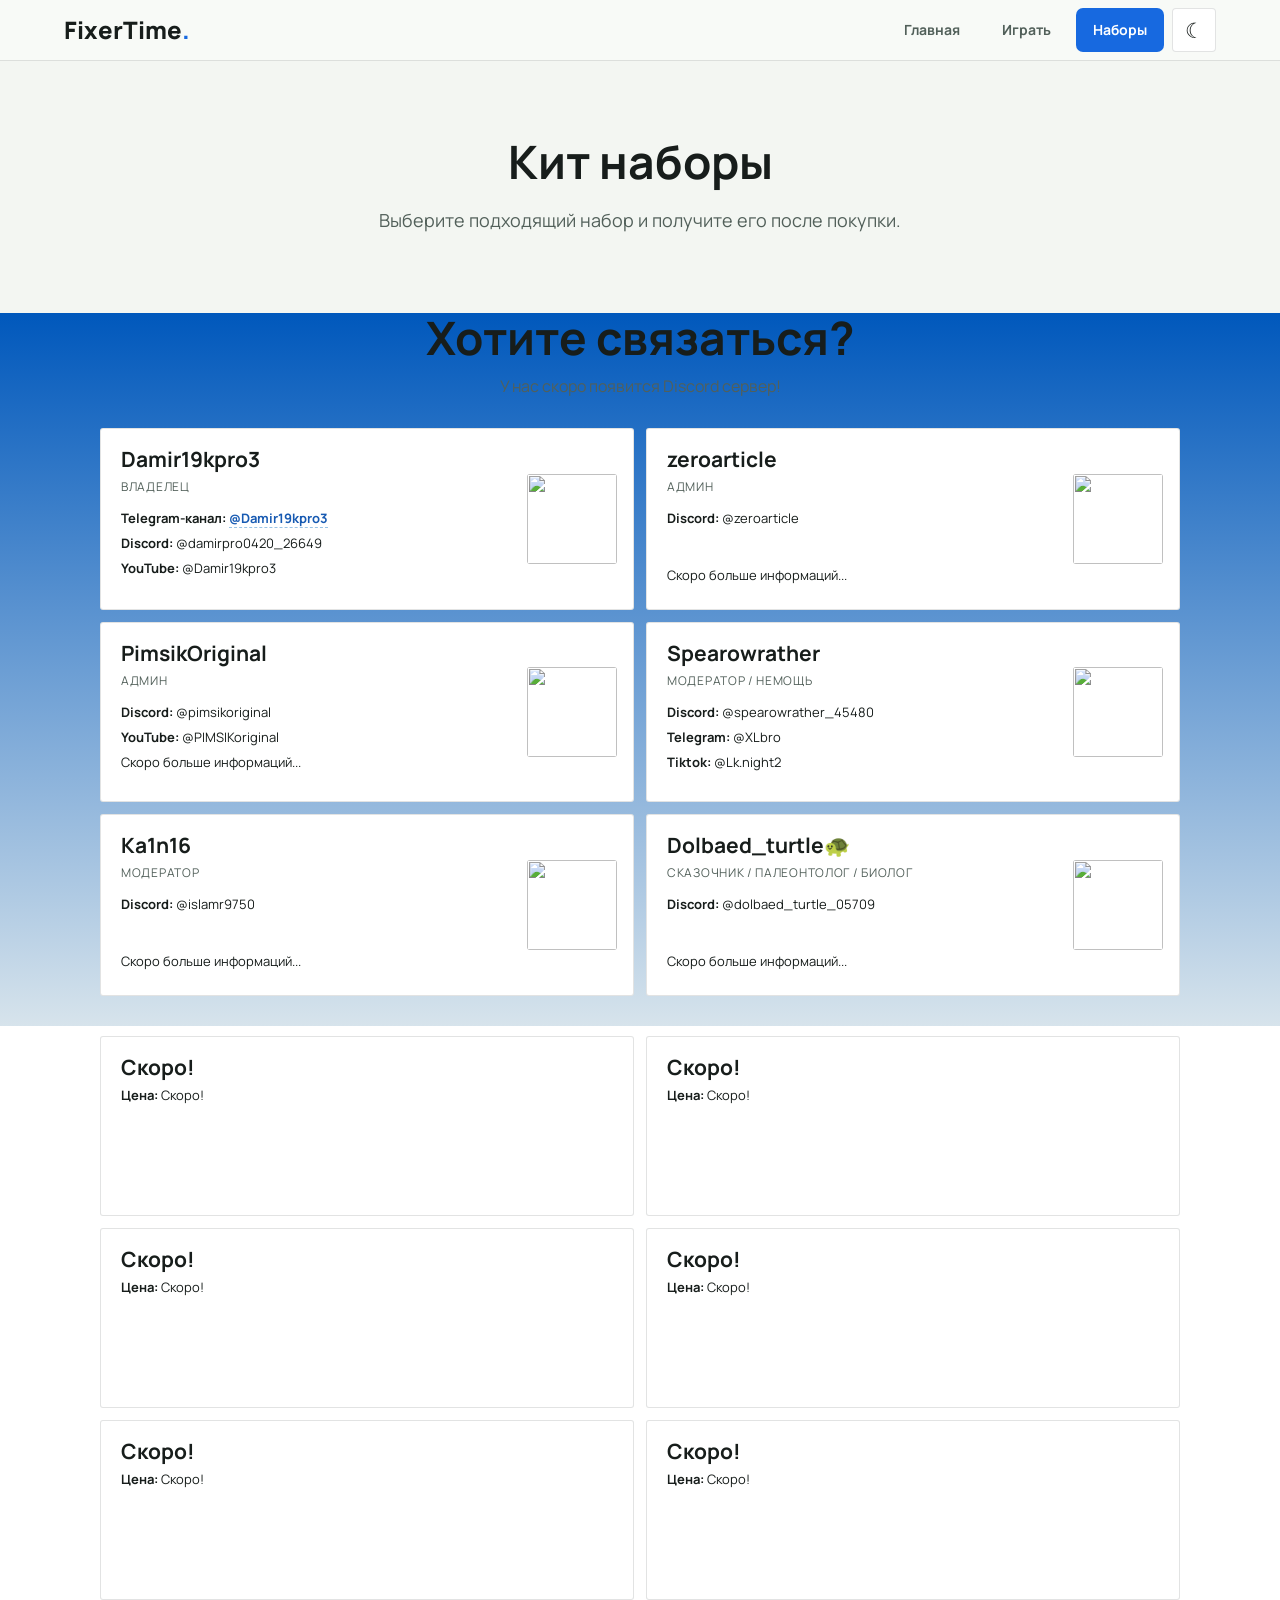
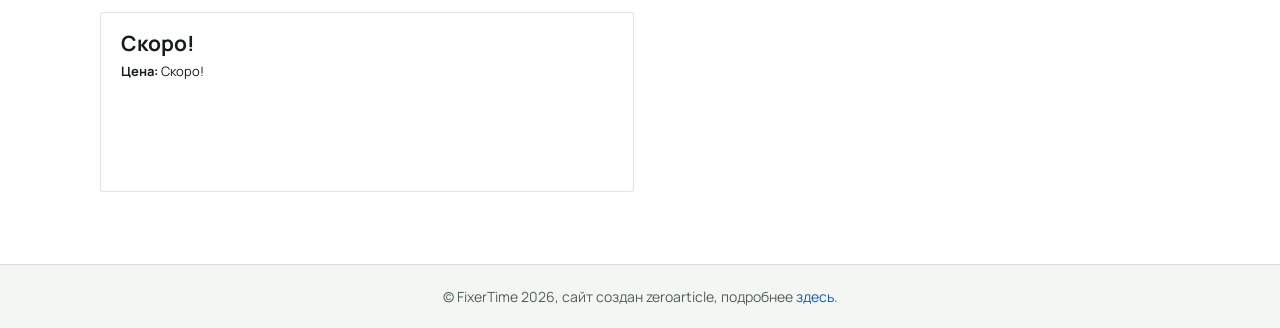
==== commit adc92910: "291020266mn" ====
--- a/kits.html
+++ b/kits.html
@@ -4,6 +4,7 @@
     <meta charset="UTF-8">
     <meta name="viewport" content="width=device-width, initial-scale=1.0">
     <title>FixerTime</title>
+    <script src="theme.js" defer></script>
     <link rel="stylesheet" href="styles.css">
     <link rel="preconnect" href="https://fonts.googleapis.com">
     <link rel="preconnect" href="https://fonts.gstatic.com" crossorigin>
--- a/styles.css
+++ b/styles.css
@@ -488,7 +488,7 @@
     --accent-soft: #e4efff;
     --cyan: #62d8d0;
     --line: rgba(23, 29, 27, 0.12);
-    --display: "Oxanium", "Montserrat", sans-serif;
+    --display: "Manrope", "Montserrat", sans-serif;
 }
 
 html[data-theme="dark"]{
@@ -549,8 +549,7 @@
     padding: 8px clamp(20px, 5vw, 72px);
     background: var(--header-bg);
     border-bottom: 1px solid var(--line);
-    box-shadow: 0 8px 26px rgba(23, 29, 27, 0.06);
-    backdrop-filter: blur(16px);
+    box-shadow: none;
 }
 
 .headertext{
@@ -564,7 +563,7 @@
 
 .headertext::after{
     content: ".";
-    color: #77aa2d;
+    color: var(--accent);
 }
 
 .headertext:hover{
@@ -625,7 +624,7 @@
     place-items: center;
     padding: 0;
     border: 1px solid var(--line);
-    border-radius: 6px;
+    border-radius: 4px;
     color: var(--ink);
     background: var(--surface);
     cursor: pointer;
@@ -675,7 +674,7 @@
     position: absolute;
     z-index: -1;
     inset: 0;
-    background: linear-gradient(90deg, rgba(12, 19, 16, 0.68), rgba(12, 19, 16, 0.12) 76%), linear-gradient(0deg, rgba(12, 19, 16, 0.58), transparent 56%);
+    background: rgba(12, 19, 16, 0.38);
 }
 
 .starterimg{
@@ -685,7 +684,7 @@
     width: 100%;
     height: 100%;
     filter: brightness(0.82) saturate(0.82);
-    animation: hero-arrive 900ms ease-out both;
+    animation: none;
 }
 
 .starterhead{
@@ -697,7 +696,7 @@
     color: #fff;
     font: 800 clamp(38px, 6vw, 76px)/1.04 var(--display);
     text-align: left;
-    text-shadow: 0 5px 30px rgba(0, 0, 0, 0.38);
+    text-shadow: 0 2px 12px rgba(0, 0, 0, 0.3);
 }
 
 .borderimgeffect{
@@ -706,8 +705,7 @@
     bottom: 0;
     height: 5px;
     transform: none;
-    background: linear-gradient(90deg, var(--accent), var(--cyan), var(--accent));
-    background-size: 200% 100%;
+    background: var(--accent);
 }
 
 .play,
@@ -721,8 +719,9 @@
     display: grid;
     justify-items: center;
     gap: 18px;
-    background: var(--accent);
-    color: var(--accent-contrast);
+    background: transparent;
+    color: var(--ink);
+    border-block: 1px solid var(--line);
     text-align: center;
 }
 
@@ -748,7 +747,7 @@
     padding: 0 28px;
     color: var(--paper);
     background: var(--ink);
-    box-shadow: 4px 4px 0 rgba(23, 29, 27, 0.2);
+    box-shadow: none;
     font: 700 16px "Manrope", sans-serif;
     letter-spacing: 0;
     text-shadow: none;
@@ -758,8 +757,7 @@
     border-color: var(--ink);
     color: var(--ink);
     background: var(--cyan);
-    box-shadow: 2px 2px 0 rgba(23, 29, 27, 0.2);
-    transform: translate(2px, 2px);
+    box-shadow: none;
 }
 
 .info{
@@ -799,7 +797,7 @@
 .carouselinter img{
     width: calc(10.666666667% - 8px);
     aspect-ratio: 16 / 9;
-    border-radius: 5px;
+    border-radius: 0;
 }
 
 .carouseloverlay{
@@ -807,15 +805,14 @@
     width: 100%;
     height: 100%;
     transform: none;
-    background: linear-gradient(90deg, #1b2420, transparent 9%, transparent 91%, #1b2420);
+    background: linear-gradient(90deg, var(--surface), transparent 8%, transparent 92%, var(--surface));
 }
 
 .kit{
     position: relative;
     padding-top: 76px;
-    background-color: var(--surface);
-    background-image: linear-gradient(rgba(23, 29, 27, 0.035) 1px, transparent 1px), linear-gradient(90deg, rgba(23, 29, 27, 0.035) 1px, transparent 1px);
-    background-size: 28px 28px;
+    background-color: var(--paper);
+    background-image: none;
 }
 
 .kithead{
@@ -832,10 +829,10 @@
     margin: 28px auto 0;
     padding: 26px clamp(20px, 5vw, 48px);
     border: 1px solid var(--line);
-    border-left: 5px solid var(--accent);
-    border-radius: 7px;
+    border-left: 2px solid var(--accent);
+    border-radius: 3px;
     background: var(--surface);
-    box-shadow: 0 14px 40px rgba(23, 29, 27, 0.07);
+    box-shadow: none;
     color: var(--muted);
 }
 
@@ -847,20 +844,20 @@
 
 .contacts{
     padding: clamp(38px, 6vw, 72px) 20px;
-    background: #202a25;
+    background: var(--paper);
 }
 
 .contacth{
     margin: 0 0 10px;
     padding: 0;
-    color: #fff;
+    color: var(--ink);
     font: 700 clamp(30px, 4.5vw, 46px)/1.1 var(--display);
     letter-spacing: 0;
 }
 
 .contacttxt{
     margin: 0 0 28px;
-    color: #bdc9c1;
+    color: var(--muted);
 }
 
 .contactsgrid{
@@ -874,8 +871,8 @@
     min-height: 180px;
     height: auto;
     padding: 18px 126px 18px 20px;
-    border: 1px solid rgba(255, 255, 255, 0.12);
-    border-radius: 7px;
+    border: 1px solid var(--line);
+    border-radius: 3px;
     background: var(--surface);
     box-shadow: none;
 }
@@ -883,7 +880,7 @@
 .contactcard:hover{
     transform: translateY(-3px);
     border-color: var(--accent);
-    box-shadow: 0 12px 24px rgba(0, 0, 0, 0.16);
+    box-shadow: none;
 }
 
 .contactcard::before{
@@ -919,7 +916,7 @@
     right: 16px;
     width: 90px;
     height: 90px;
-    border-radius: 5px;
+    border-radius: 3px;
     object-fit: cover;
     transform: translateY(-50%);
 }
@@ -971,12 +968,12 @@
     margin: 0;
     transform: none;
     border-top: 1px solid var(--line);
-    background: #151c18;
+    background: var(--paper);
 }
 
 .footertext{
     margin: 0;
-    color: #aab5ad;
+    color: var(--muted);
 }
 
 .footertext a{
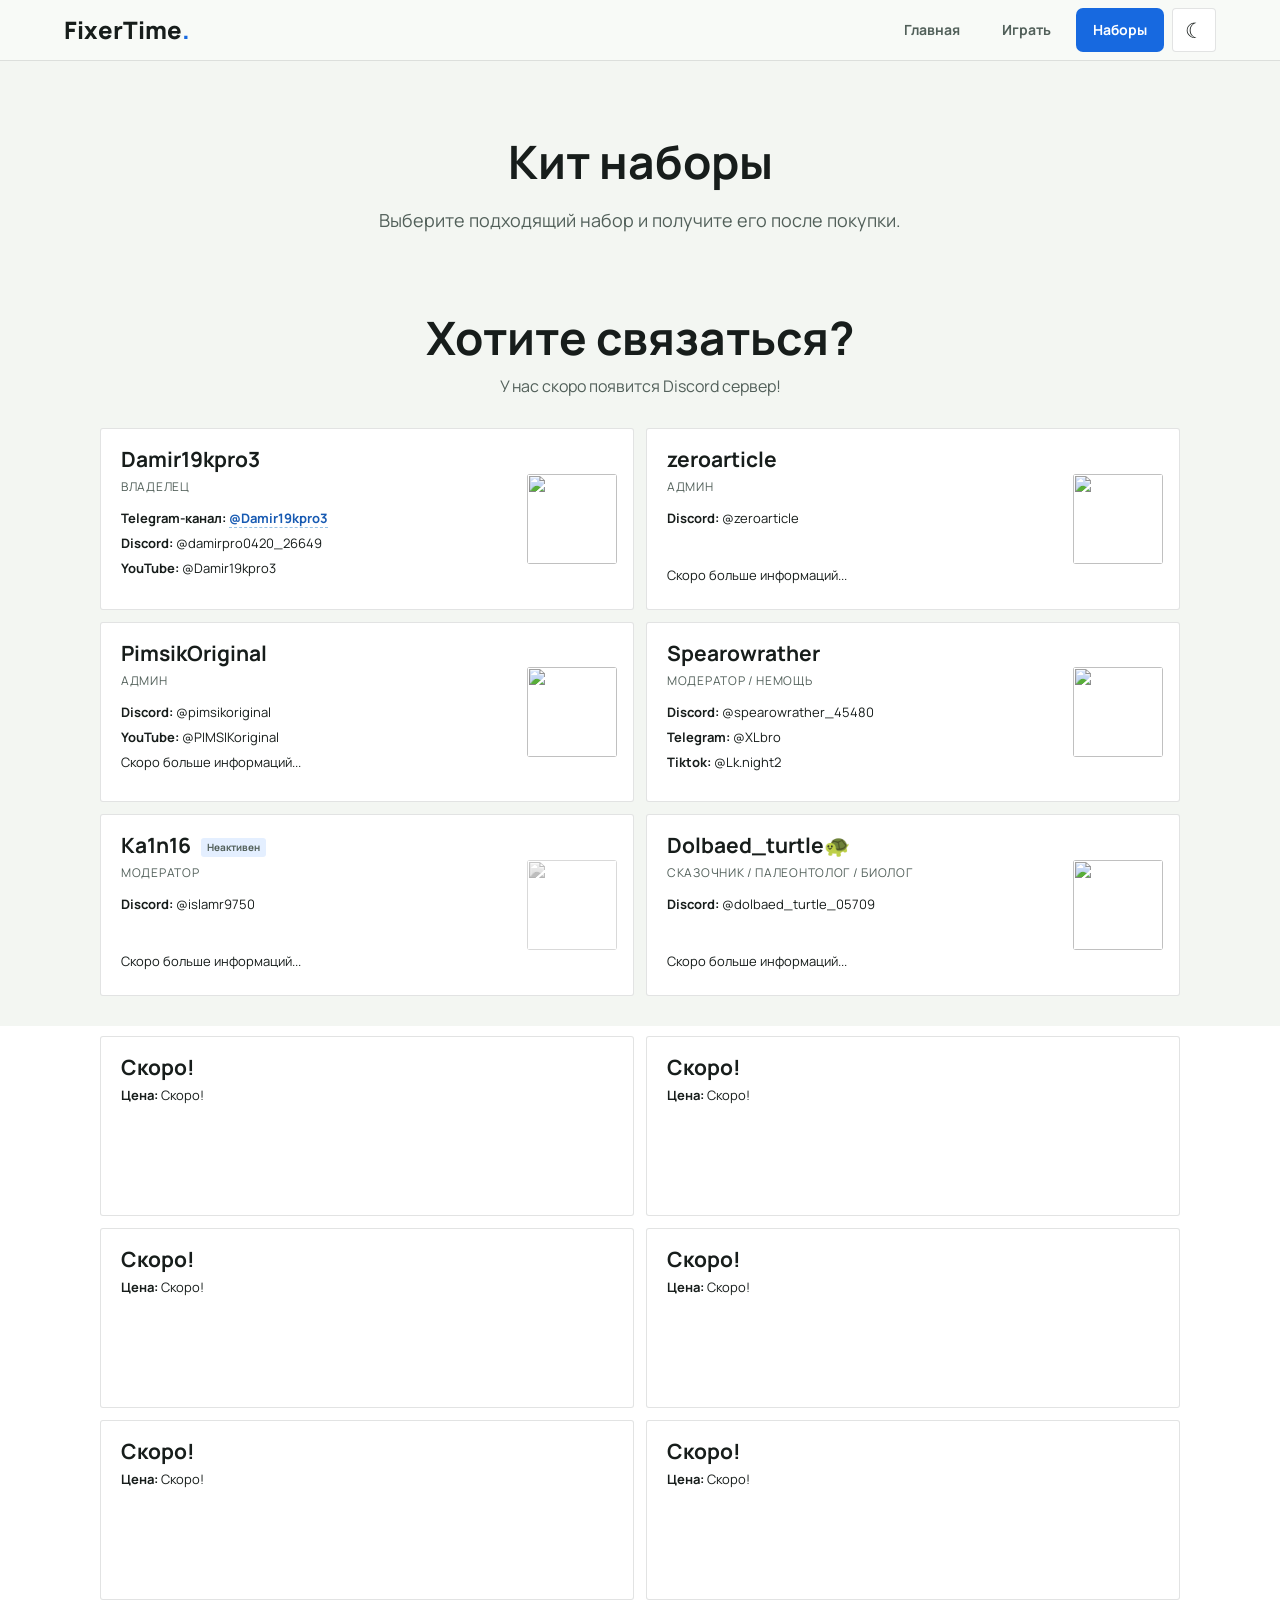
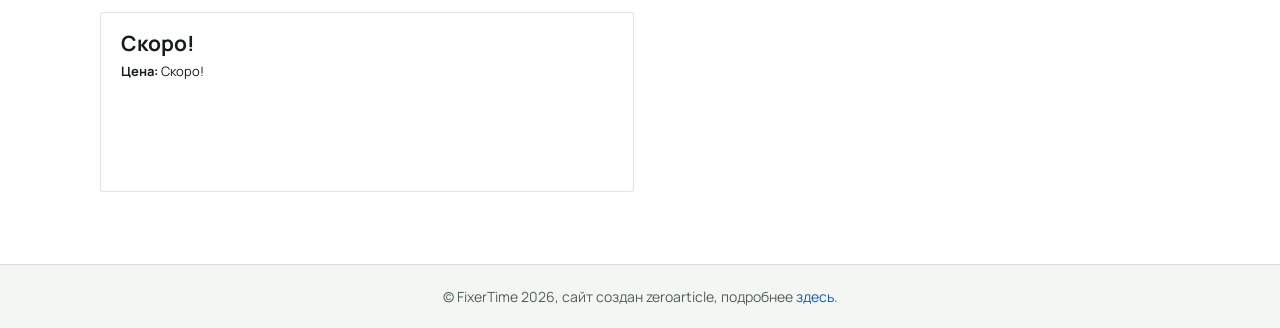
==== commit 7d7e33ee: "291020267mn" ====
--- a/kits.html
+++ b/kits.html
@@ -27,7 +27,7 @@
             <h1 class="infohead">Кит наборы</h1>
             <p class="infotext">Выберите подходящий набор и получите его после покупки.</p>
         </section>
-        <div style="background: linear-gradient(180deg, rgb(0, 88, 188) 0%, rgba(0, 88, 188, 0.8) 10%, rgba(255, 255, 255, 0) 50%);">
+        <div>
         <h1 class="contacth">Хотите связаться?</h1>
         <p class="contacttxt">У нас скоро появится Discord сервер!</p>
         <div class="contactsgrid">
@@ -63,8 +63,8 @@
                 <p class="contactline"><strong>Tiktok:</strong> @Lk.night2</p>
                 <img class="contactimg" src="https://avatar-cyan.vercel.app/api/pfp/1345728751388065812/image?size=2048&format=webp">
             </article>
-            <article class="contactcard">
-                <h3 class="contactname">Ka1n16</h3>
+            <article class="contactcard contactinactive">
+                <h3 class="contactname">Ka1n16 <span class="contactstatus">Неактивен</span></h3>
                 <p class="contactrole">Модератор</p>
                 <p class="contactline"><strong>Discord:</strong> @islamr9750</p>
                 <br>
--- a/styles.css
+++ b/styles.css
@@ -893,6 +893,22 @@
     overflow-wrap: anywhere;
 }
 
+.contactstatus{
+    display: inline-block;
+    margin-left: 6px;
+    padding: 2px 6px;
+    border-radius: 3px;
+    color: var(--muted);
+    background: var(--accent-soft);
+    font: 700 10px/1.5 "Manrope", sans-serif;
+    vertical-align: middle;
+}
+
+.contactinactive .contactimg{
+    filter: grayscale(1);
+    opacity: 0.6;
+}
+
 .contactrole{
     margin: 5px 0 12px;
     color: var(--muted);
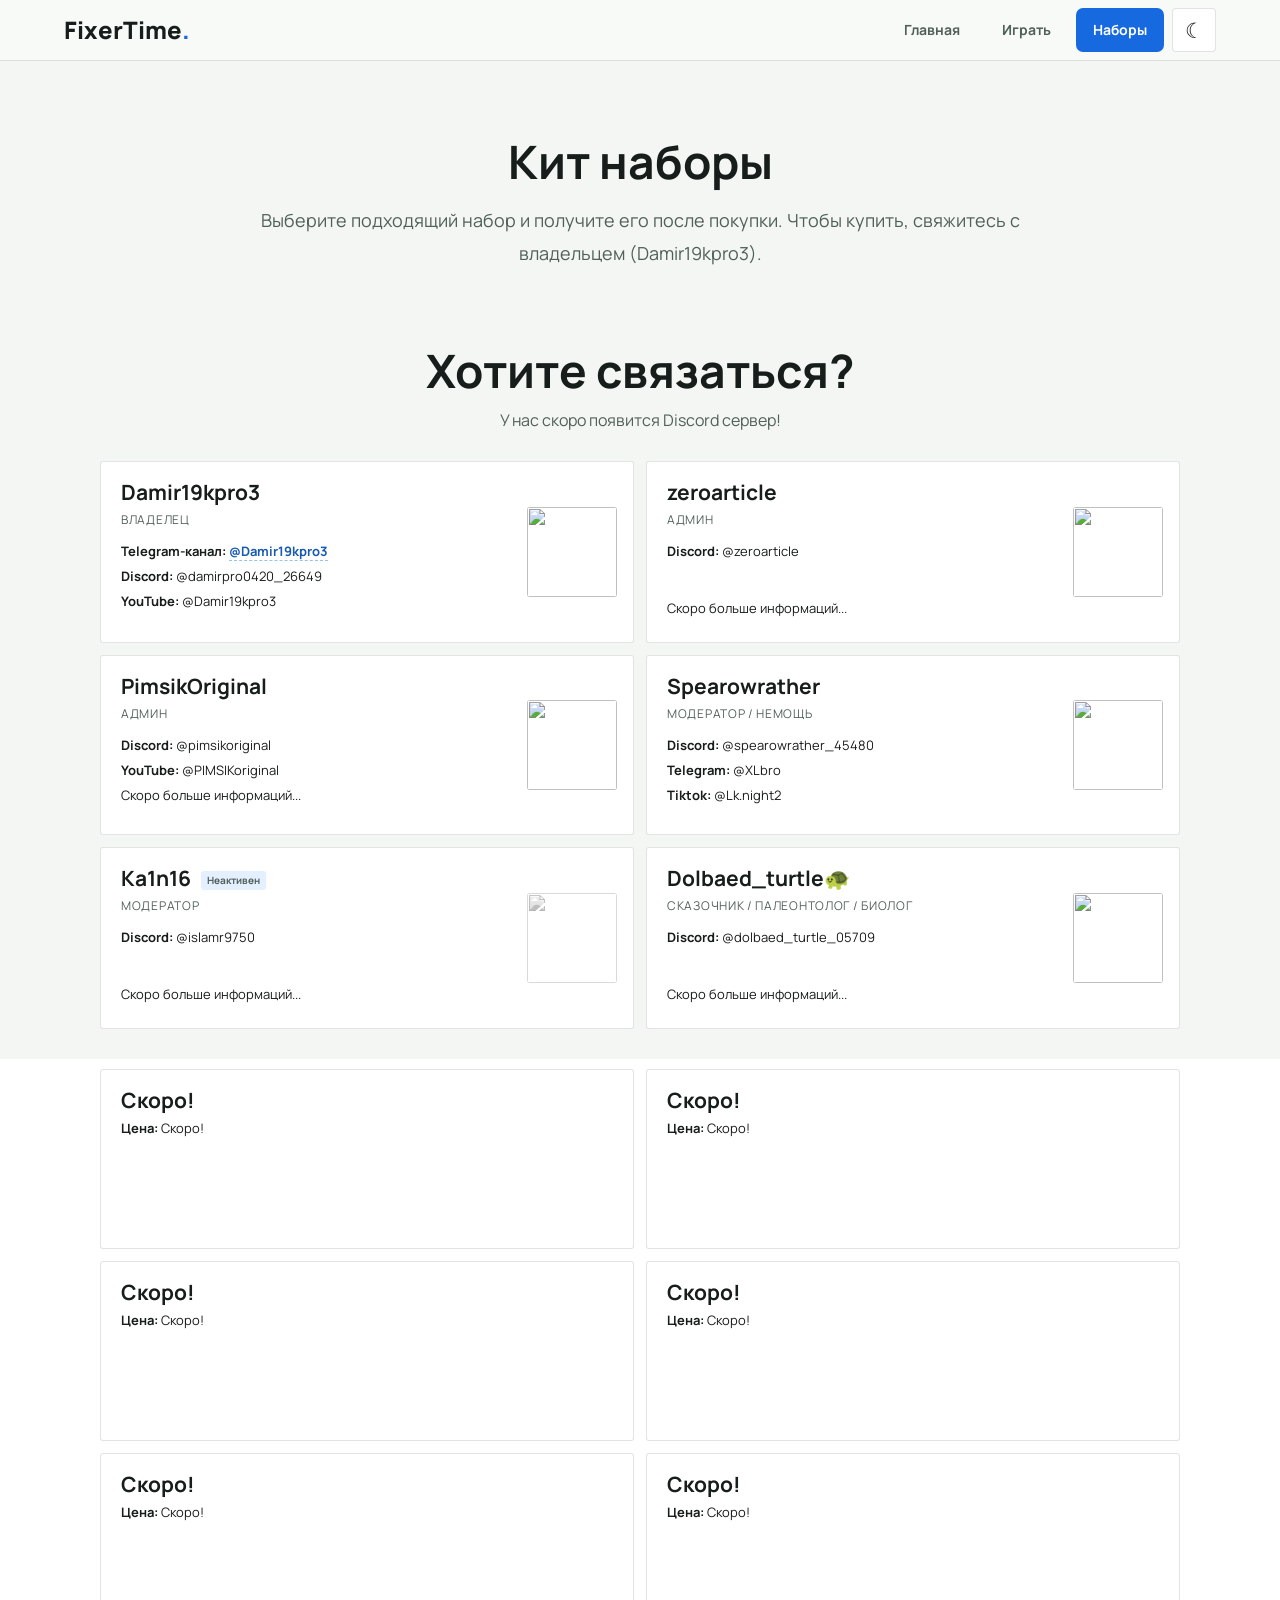
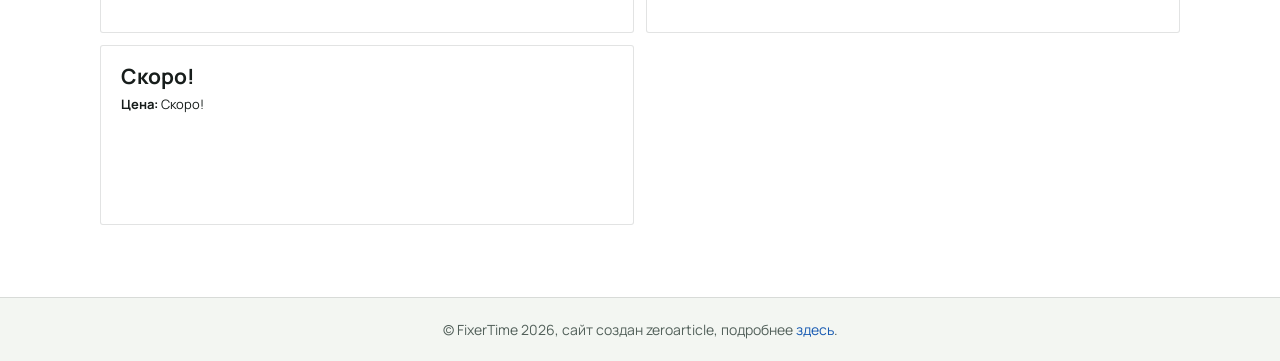
==== commit ee4842ec: "291020268mn" ====
--- a/kits.html
+++ b/kits.html
@@ -25,7 +25,7 @@
     <main>
         <section class="info">
             <h1 class="infohead">Кит наборы</h1>
-            <p class="infotext">Выберите подходящий набор и получите его после покупки.</p>
+            <p class="infotext">Выберите подходящий набор и получите его после покупки. Чтобы купить, свяжитесь с владельцем (Damir19kpro3).</p>
         </section>
         <div>
         <h1 class="contacth">Хотите связаться?</h1>
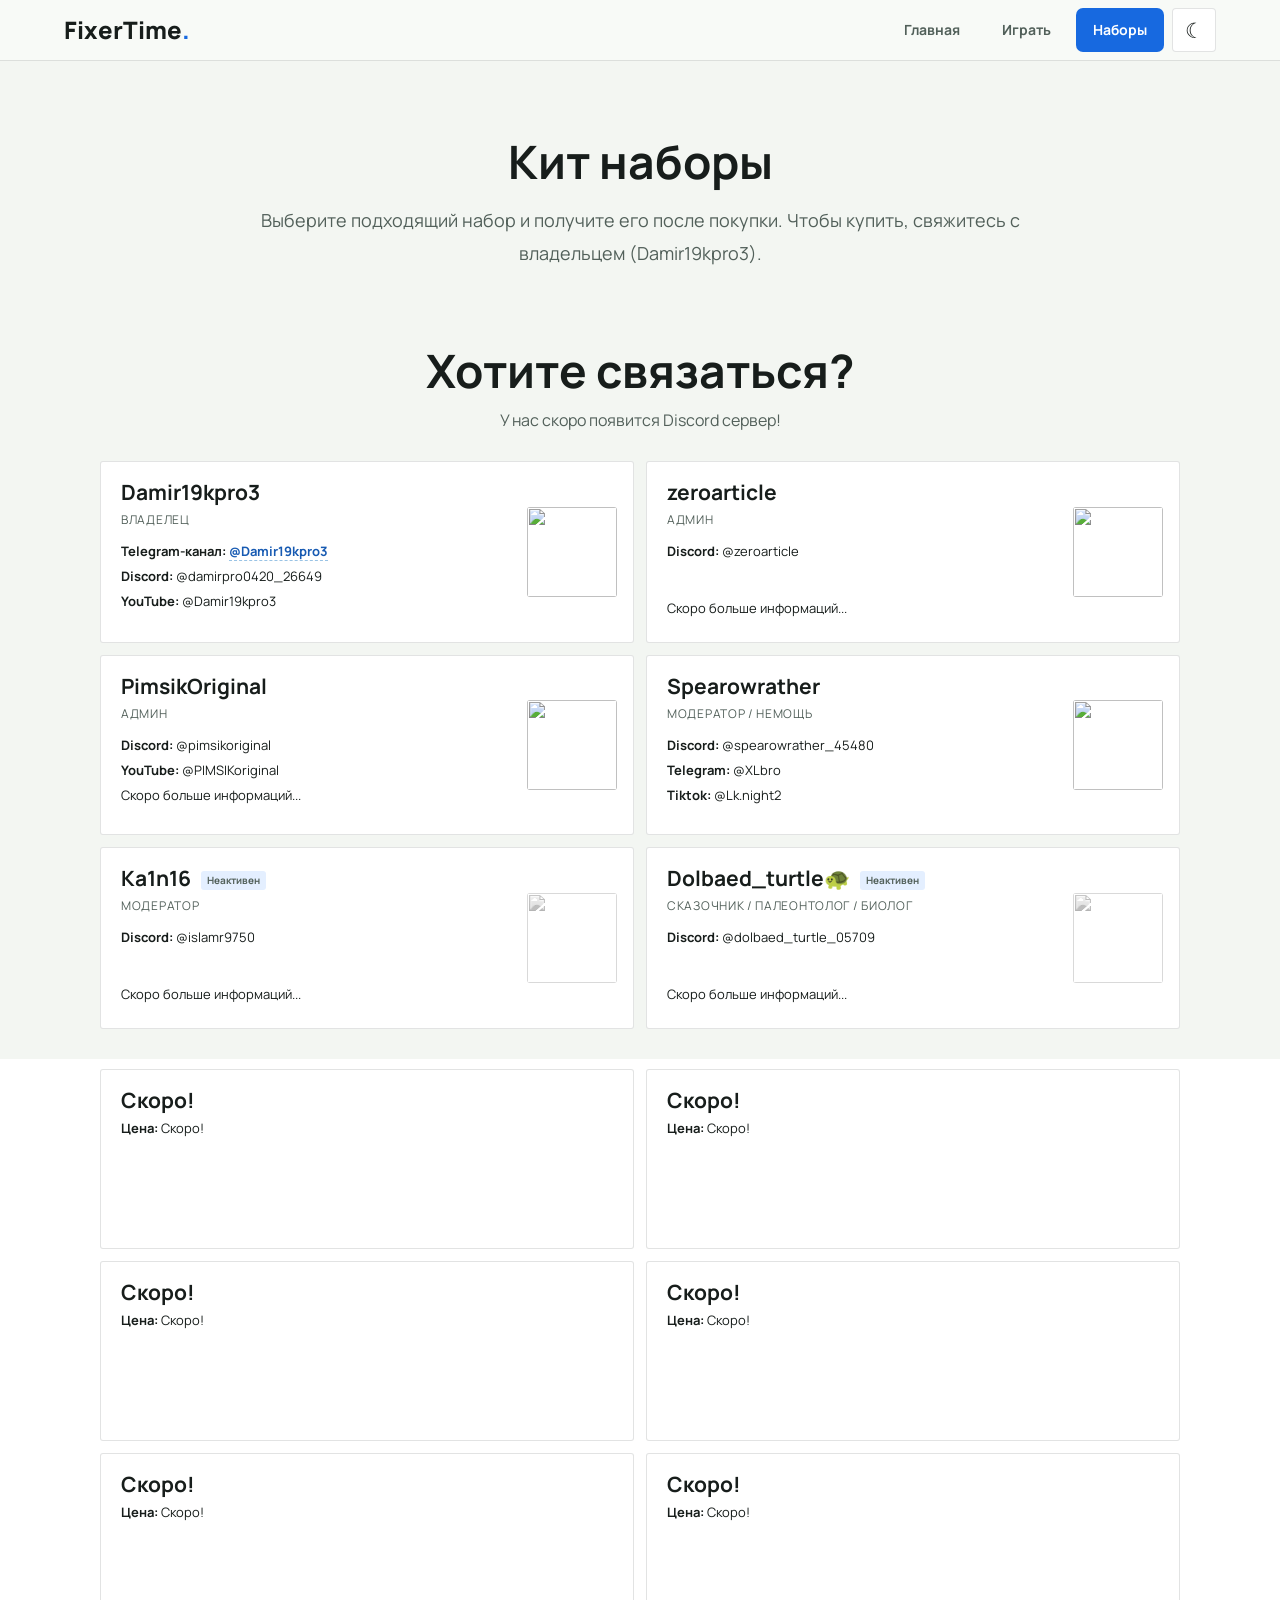
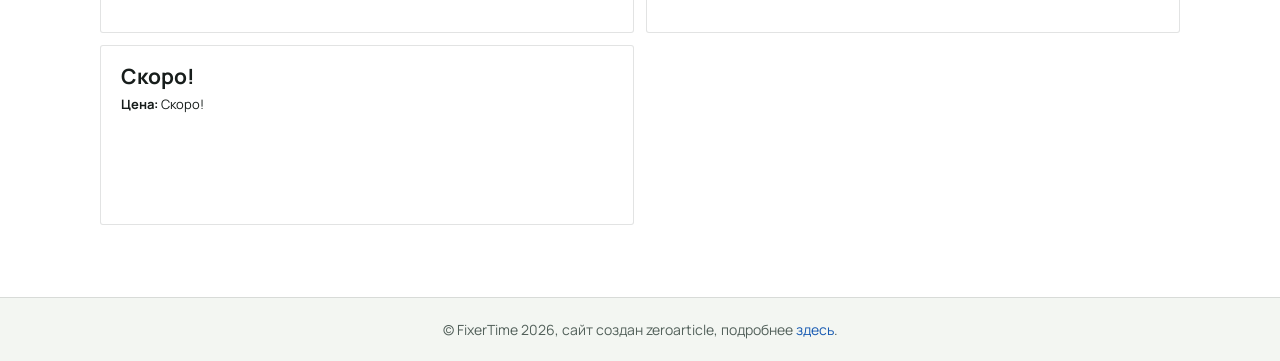
==== commit 35ba953d: "291020269mn" ====
--- a/kits.html
+++ b/kits.html
@@ -71,8 +71,8 @@
                 <p class="contactline">Скоро больше информаций...</p>
                 <img class="contactimg" src="https://avatar-cyan.vercel.app/api/pfp/1088332968898076762/image?size=2048&format=webp">
             </article>
-            <article class="contactcard">
-                <h3 class="contactname">Dolbaed_turtle🐢</h3>
+            <article class="contactcard contactinactive">
+                <h3 class="contactname">Dolbaed_turtle🐢 <span class="contactstatus">Неактивен</span></h3>
                 <p class="contactrole">Сказочник / палеонтолог / биолог</p>
                 <p class="contactline"><strong>Discord:</strong> @dolbaed_turtle_05709</p>
                 <br>
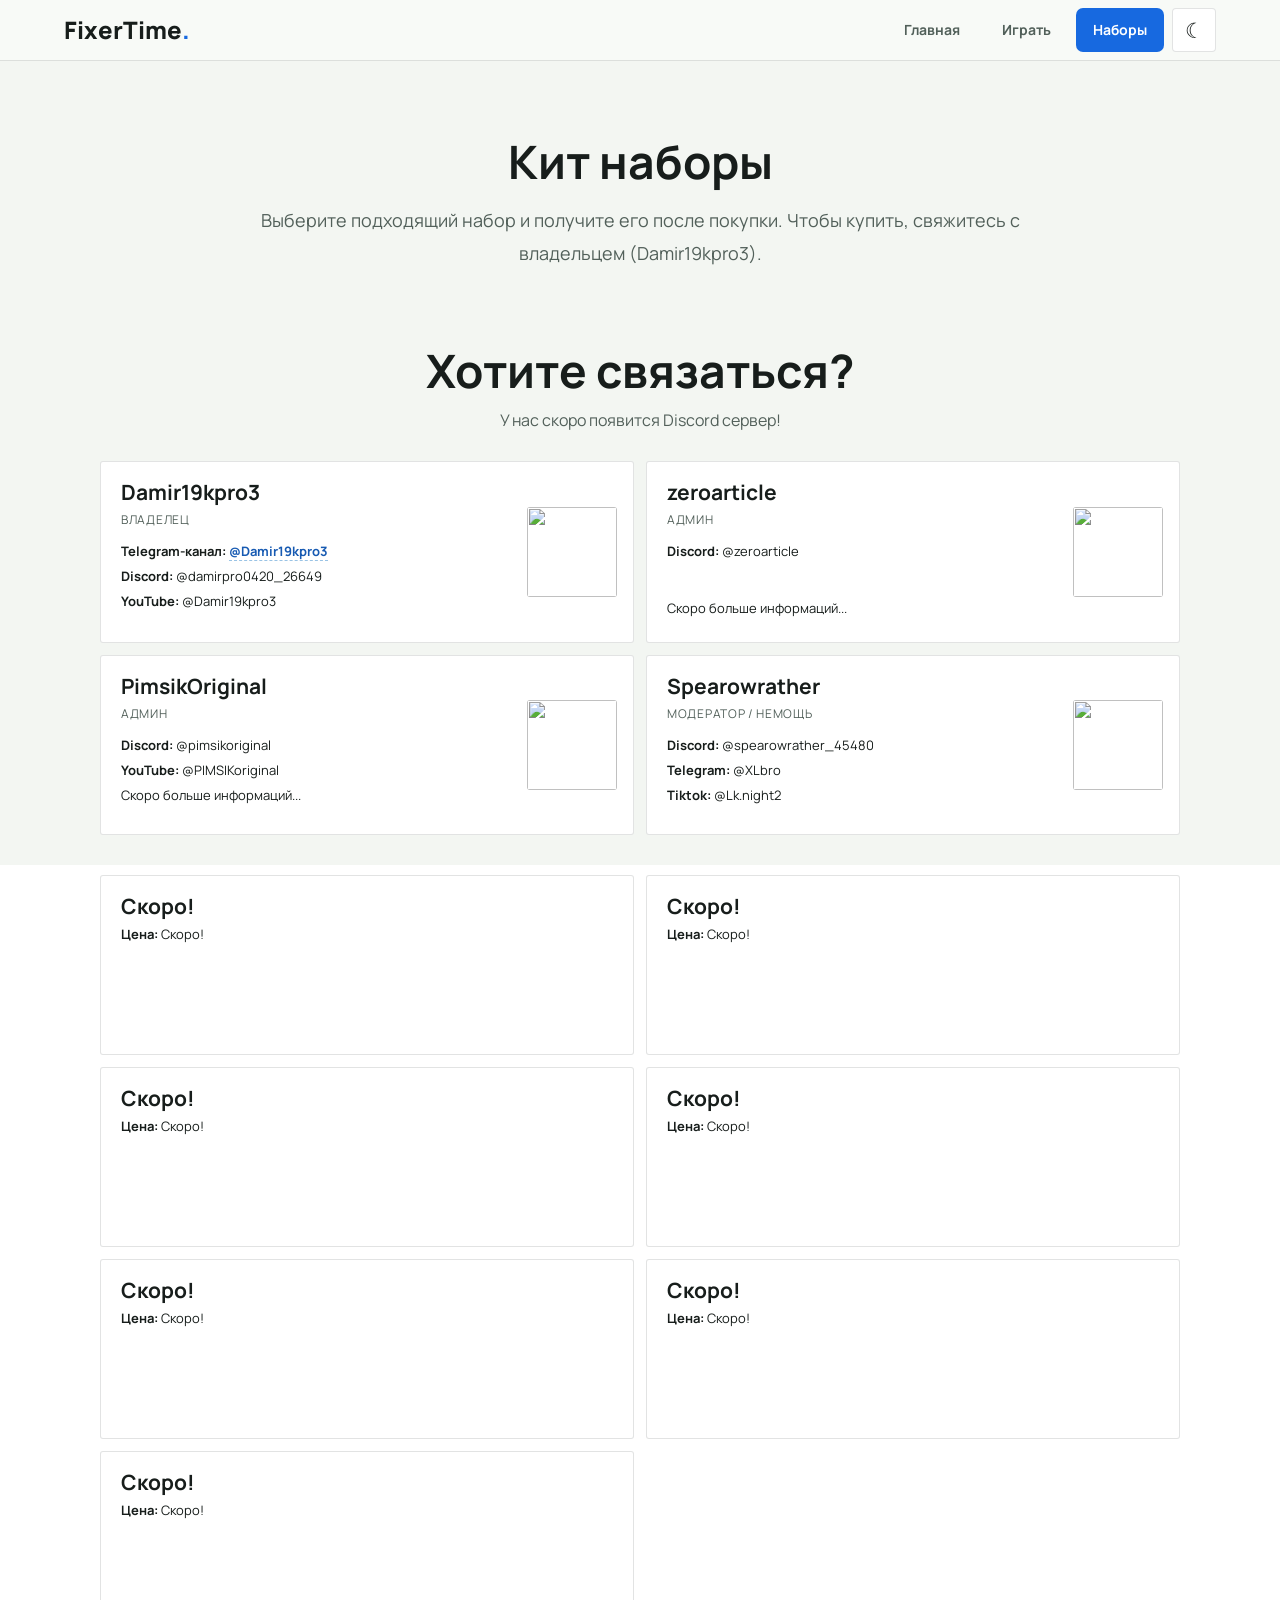
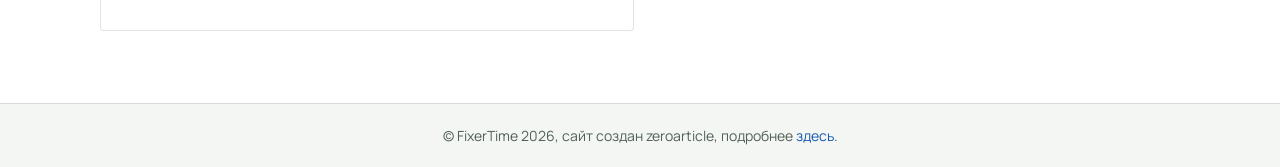
==== commit 1c460c33: "301020261mn" ====
--- a/kits.html
+++ b/kits.html
@@ -63,6 +63,7 @@
                 <p class="contactline"><strong>Tiktok:</strong> @Lk.night2</p>
                 <img class="contactimg" src="https://avatar-cyan.vercel.app/api/pfp/1345728751388065812/image?size=2048&format=webp">
             </article>
+            <!--
             <article class="contactcard contactinactive">
                 <h3 class="contactname">Ka1n16 <span class="contactstatus">Неактивен</span></h3>
                 <p class="contactrole">Модератор</p>
@@ -79,6 +80,7 @@
                 <p class="contactline">Скоро больше информаций...</p>
                 <img class="contactimg" src="https://avatar-cyan.vercel.app/api/pfp/1493945323750559827/image?size=2048&format=webp">
             </article>
+            -->
         </div>
         <section class="contacts" style="background: #fff; padding-top: 10px; margin-top: 30px;">
             <div class="contactsgrid">
